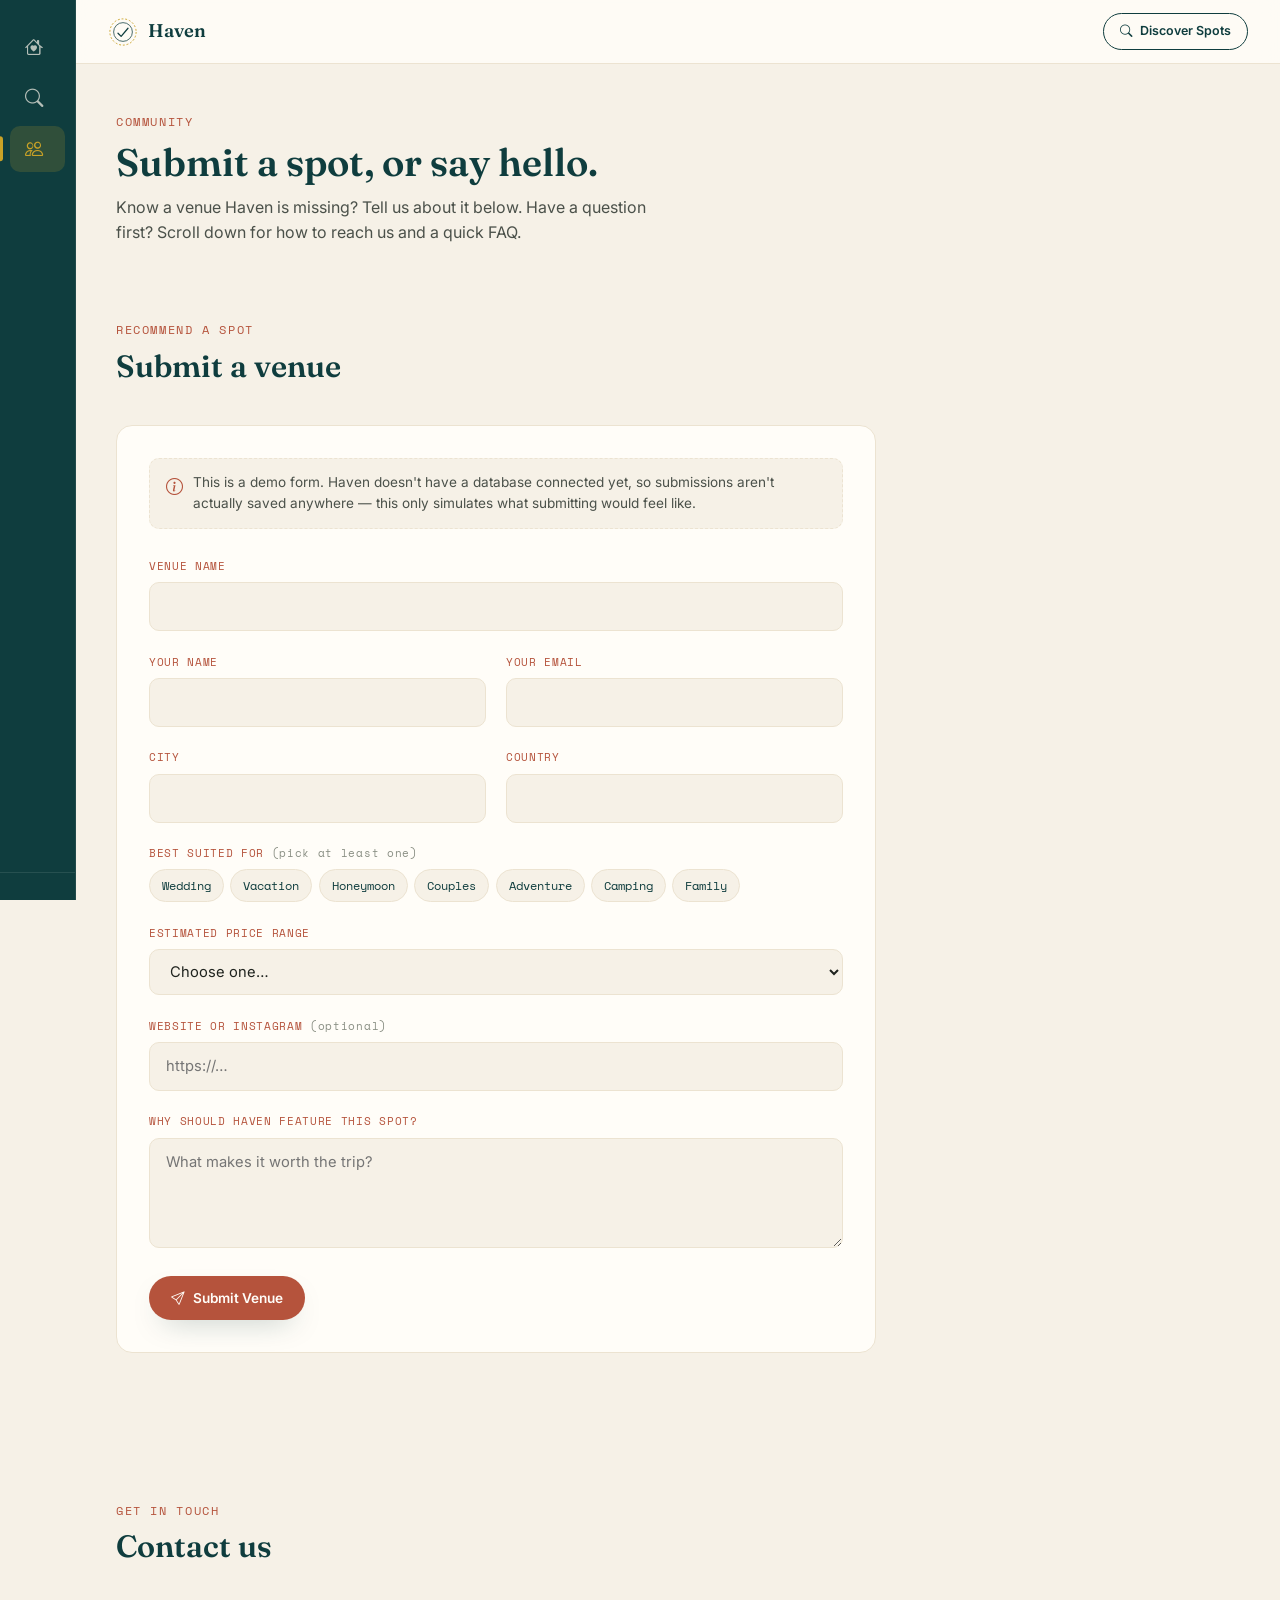
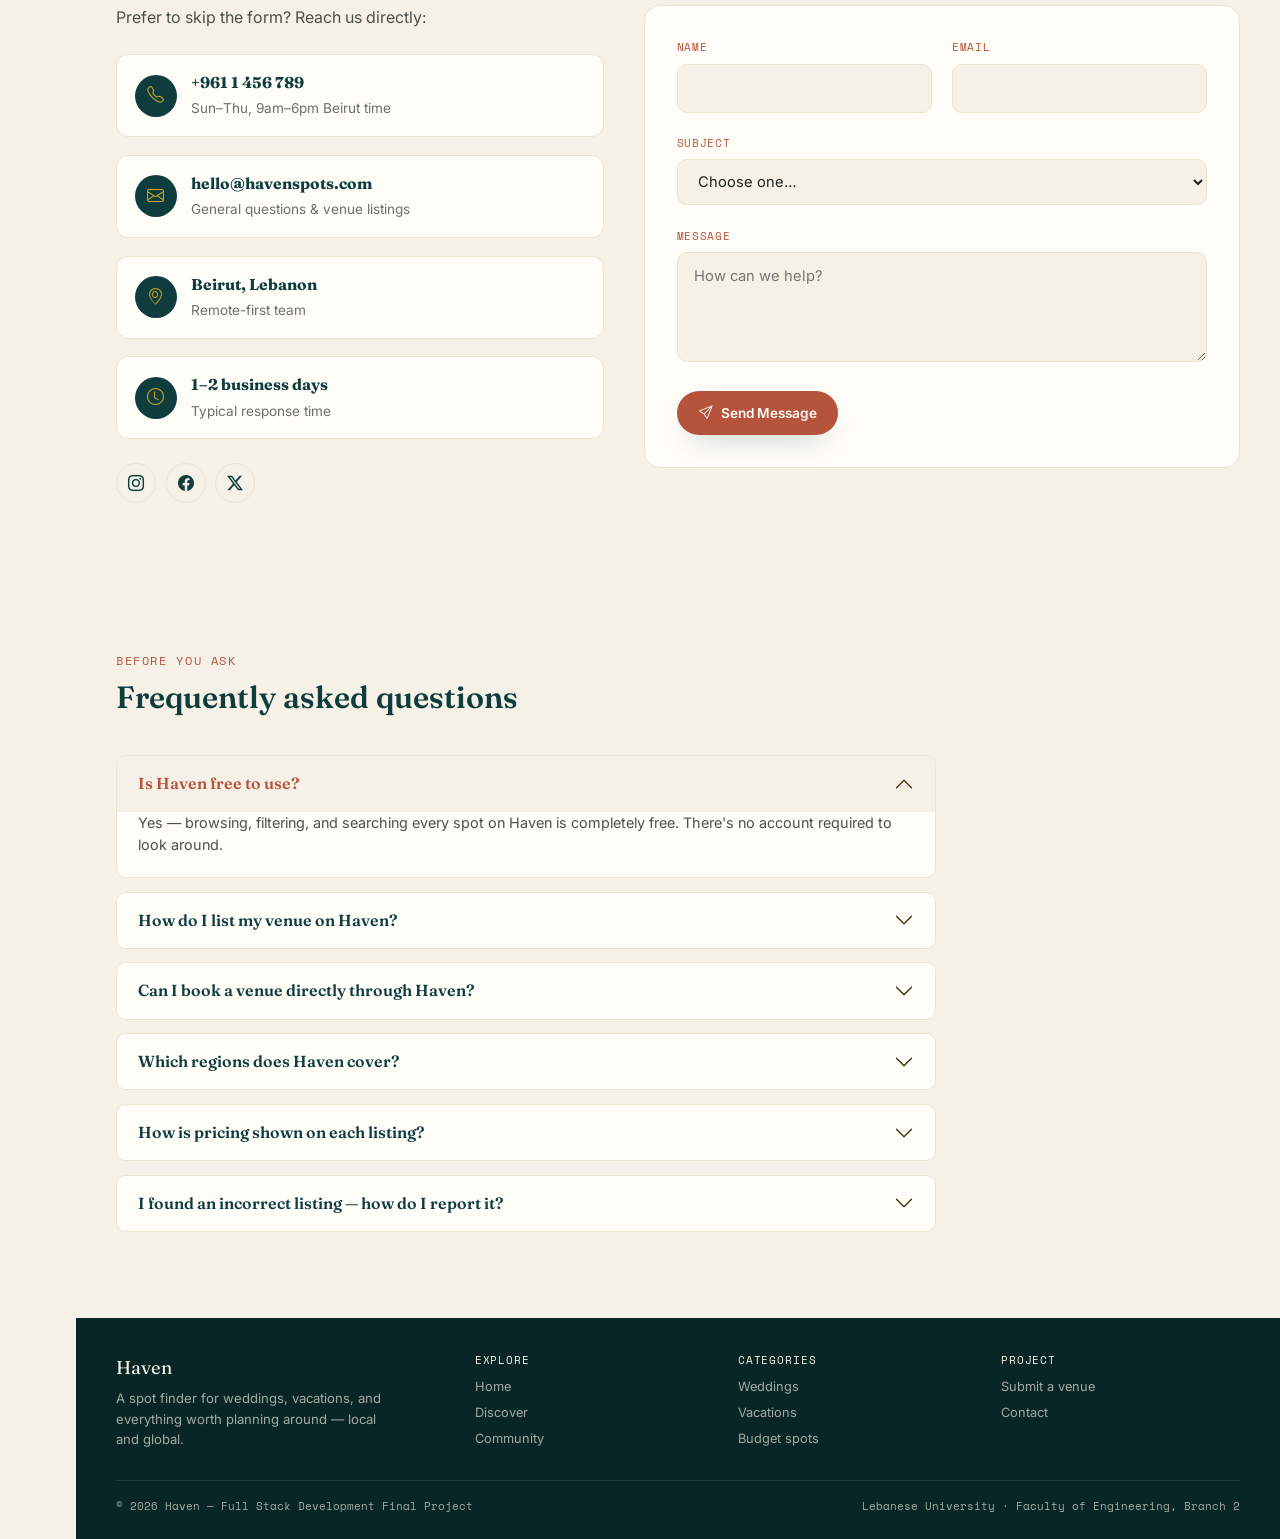
==== community.html @ 495ffd44 "Added Community page and minor changes in search page" ====
<!DOCTYPE html>
<html lang="en">
<head>
  <meta charset="UTF-8">
  <meta name="viewport" content="width=device-width, initial-scale=1.0">
  <title>Community — Haven</title>
  <meta name="description" content="Submit a venue to Haven, get in touch with the team, or check the FAQ.">

  <link href="https://cdn.jsdelivr.net/npm/bootstrap@5.3.3/dist/css/bootstrap.min.css" rel="stylesheet">
  <link rel="stylesheet" href="https://cdn.jsdelivr.net/npm/bootstrap-icons@1.11.3/font/bootstrap-icons.css">
  <link rel="stylesheet" href="css/style.css">
</head>
<body>

  <!-- ============ SIDEBAR ============ -->
  <aside class="sidebar" aria-label="Primary navigation">
    <nav class="sidebar__nav">
      <a class="sidebar__link" href="index.html">
        <i class="bi bi-house-heart"></i>
        <span class="sidebar__label">Home</span>
      </a>
      <a class="sidebar__link" href="search.html">
        <i class="bi bi-search"></i>
        <span class="sidebar__label">Discover</span>
      </a>
      <a class="sidebar__link" href="community.html">
        <i class="bi bi-people"></i>
        <span class="sidebar__label">Community</span>
      </a>
    </nav>

    <div class="sidebar__foot">
      <button class="sidebar__toggle" type="button" aria-label="Expand navigation" aria-expanded="false">
        <i class="bi bi-chevron-right"></i>
      </button>
    </div>
  </aside>

  <!-- ============ MAIN CONTENT ============ -->
  <div class="app-main">

    <header class="topbar">
      <a class="topbar__home" href="index.html" aria-label="Haven home">
        <svg viewBox="0 0 48 48" fill="none" xmlns="http://www.w3.org/2000/svg" aria-hidden="true">
          <circle cx="24" cy="24" r="21" stroke="#C9A227" stroke-width="1.5" stroke-dasharray="3 3"/>
          <circle cx="24" cy="24" r="15" stroke="#0F3D3E" stroke-width="1.2"/>
          <path d="M16 26L21 31L32 18" stroke="#0F3D3E" stroke-width="2" stroke-linecap="round" stroke-linejoin="round"/>
        </svg>
        Haven
      </a>
      <a class="btn btn--ghost btn--sm" href="search.html"><i class="bi bi-search"></i> Discover Spots</a>
    </header>

    <!-- ============ PAGE HEAD ============ -->
    <section class="page-head">
      <span class="eyebrow">Community</span>
      <h1>Submit a spot, or say hello.</h1>
      <p>Know a venue Haven is missing? Tell us about it below. Have a question first? Scroll down for how to reach us and a quick FAQ.</p>
    </section>

    <!-- ============ SUBMIT A VENUE ============ -->
    <section class="section" id="submit-venue">
      <div class="section__head">
        <div>
          <span class="eyebrow">Recommend a Spot</span>
          <h2>Submit a venue</h2>
        </div>
      </div>

      <div class="form-card" style="max-width:760px;">
        <div class="form-card__note">
          <i class="bi bi-info-circle"></i>
          <span>This is a demo form. Haven doesn't have a database connected yet, so submissions aren't actually saved anywhere — this only simulates what submitting would feel like.</span>
        </div>

        <div class="form-success" id="venueSuccess"></div>

        <form id="venueForm" novalidate>
          <div class="field">
            <label for="venueName">Venue name</label>
            <input type="text" id="venueName" name="venueName" required>
            <div class="invalid-feedback">Let us know what it's called.</div>
          </div>

          <div class="field-row">
            <div class="field">
              <label for="submitterName">Your name</label>
              <input type="text" id="submitterName" name="submitterName" required>
              <div class="invalid-feedback">We'd like to know who's recommending it.</div>
            </div>
            <div class="field">
              <label for="submitterEmail">Your email</label>
              <input type="email" id="submitterEmail" name="submitterEmail" required>
              <div class="invalid-feedback">A valid email helps us follow up.</div>
            </div>
          </div>

          <div class="field-row">
            <div class="field">
              <label for="venueCity">City</label>
              <input type="text" id="venueCity" name="venueCity" required>
              <div class="invalid-feedback">Which city or town is it in?</div>
            </div>
            <div class="field">
              <label for="venueCountry">Country</label>
              <input type="text" id="venueCountry" name="venueCountry" required>
              <div class="invalid-feedback">Which country is it in?</div>
            </div>
          </div>

          <div class="field">
            <label>Best suited for <span style="text-transform:none;color:#8a8f84;">(pick at least one)</span></label>
            <div class="chip-set" id="venueCategoryChips">
              <button class="chip" type="button" data-value="wedding">Wedding</button>
              <button class="chip" type="button" data-value="vacation">Vacation</button>
              <button class="chip" type="button" data-value="honeymoon">Honeymoon</button>
              <button class="chip" type="button" data-value="couples">Couples</button>
              <button class="chip" type="button" data-value="adventure">Adventure</button>
              <button class="chip" type="button" data-value="camping">Camping</button>
              <button class="chip" type="button" data-value="family">Family</button>
            </div>
          </div>

          <div class="field">
            <label for="venuePrice">Estimated price range</label>
            <select id="venuePrice" name="venuePrice" required>
              <option value="" disabled selected>Choose one…</option>
              <option value="under-100">Under $100 / night</option>
              <option value="100-1000">$100 – $1,000</option>
              <option value="1000-5000">$1,000 – $5,000</option>
              <option value="5000-plus">$5,000+</option>
            </select>
            <div class="invalid-feedback">Give us a rough range.</div>
          </div>

          <div class="field">
            <label for="venueWebsite">Website or Instagram <span style="text-transform:none;color:#8a8f84;">(optional)</span></label>
            <input type="url" id="venueWebsite" name="venueWebsite" placeholder="https://…">
          </div>

          <div class="field">
            <label for="venueWhy">Why should Haven feature this spot?</label>
            <textarea id="venueWhy" name="venueWhy" required minlength="20" placeholder="What makes it worth the trip?"></textarea>
            <div class="invalid-feedback">A couple of sentences is plenty (20+ characters).</div>
          </div>

          <button class="btn btn--primary" type="submit"><i class="bi bi-send"></i> Submit Venue</button>
        </form>
      </div>
    </section>

    <!-- ============ CONTACT ============ -->
    <section class="section" id="contact">
      <div class="section__head">
        <div>
          <span class="eyebrow">Get in Touch</span>
          <h2>Contact us</h2>
        </div>
      </div>

      <div class="contact-grid">
        <div>
          <p style="color:#4b514a;margin-top:0;">Prefer to skip the form? Reach us directly:</p>
          <div class="contact-info-list">
            <div class="contact-info-item">
              <i class="bi bi-telephone"></i>
              <div><strong>+961 1 456 789</strong><span>Sun–Thu, 9am–6pm Beirut time</span></div>
            </div>
            <div class="contact-info-item">
              <i class="bi bi-envelope"></i>
              <div><strong>hello@havenspots.com</strong><span>General questions &amp; venue listings</span></div>
            </div>
            <div class="contact-info-item">
              <i class="bi bi-geo-alt"></i>
              <div><strong>Beirut, Lebanon</strong><span>Remote-first team</span></div>
            </div>
            <div class="contact-info-item">
              <i class="bi bi-clock"></i>
              <div><strong>1–2 business days</strong><span>Typical response time</span></div>
            </div>
          </div>
          <div class="social-row">
            <a href="#" aria-label="Instagram"><i class="bi bi-instagram"></i></a>
            <a href="#" aria-label="Facebook"><i class="bi bi-facebook"></i></a>
            <a href="#" aria-label="X (Twitter)"><i class="bi bi-twitter-x"></i></a>
          </div>
        </div>

        <div class="form-card">
          <div class="form-success" id="contactSuccess"></div>
          <form id="contactForm" novalidate>
            <div class="field-row">
              <div class="field">
                <label for="contactName">Name</label>
                <input type="text" id="contactName" name="contactName" required>
                <div class="invalid-feedback">Please tell us your name.</div>
              </div>
              <div class="field">
                <label for="contactEmail">Email</label>
                <input type="email" id="contactEmail" name="contactEmail" required>
                <div class="invalid-feedback">A valid email helps us reply.</div>
              </div>
            </div>

            <div class="field">
              <label for="contactSubject">Subject</label>
              <select id="contactSubject" name="contactSubject" required>
                <option value="" disabled selected>Choose one…</option>
                <option value="general">General question</option>
                <option value="listing">Listing my venue</option>
                <option value="partnership">Partnership</option>
                <option value="bug">Report an issue</option>
                <option value="other">Other</option>
              </select>
              <div class="invalid-feedback">Pick what this is about.</div>
            </div>

            <div class="field">
              <label for="contactMessage">Message</label>
              <textarea id="contactMessage" name="contactMessage" required minlength="10" placeholder="How can we help?"></textarea>
              <div class="invalid-feedback">Let us know a bit more (10+ characters).</div>
            </div>

            <button class="btn btn--primary" type="submit"><i class="bi bi-send"></i> Send Message</button>
          </form>
        </div>
      </div>
    </section>

    <!-- ============ FAQ ============ -->
    <section class="section" id="faq">
      <div class="section__head">
        <div>
          <span class="eyebrow">Before You Ask</span>
          <h2>Frequently asked questions</h2>
        </div>
      </div>

      <div class="faq accordion" id="faqAccordion" style="max-width:820px;">
        <div class="accordion-item">
          <h3 class="accordion-header">
            <button class="accordion-button" type="button" data-bs-toggle="collapse" data-bs-target="#faq1">
              Is Haven free to use?
            </button>
          </h3>
          <div id="faq1" class="accordion-collapse collapse show" data-bs-parent="#faqAccordion">
            <div class="accordion-body">Yes — browsing, filtering, and searching every spot on Haven is completely free. There's no account required to look around.</div>
          </div>
        </div>

        <div class="accordion-item">
          <h3 class="accordion-header">
            <button class="accordion-button collapsed" type="button" data-bs-toggle="collapse" data-bs-target="#faq2">
              How do I list my venue on Haven?
            </button>
          </h3>
          <div id="faq2" class="accordion-collapse collapse" data-bs-parent="#faqAccordion">
            <div class="accordion-body">Use the "Submit a Venue" form above. Our team reviews every submission before it's added to the curated collection.</div>
          </div>
        </div>

        <div class="accordion-item">
          <h3 class="accordion-header">
            <button class="accordion-button collapsed" type="button" data-bs-toggle="collapse" data-bs-target="#faq3">
              Can I book a venue directly through Haven?
            </button>
          </h3>
          <div id="faq3" class="accordion-collapse collapse" data-bs-parent="#faqAccordion">
            <div class="accordion-body">Not yet. Haven is a discovery tool — once you find a spot you like, we point you to the right way to get in touch with it directly.</div>
          </div>
        </div>

        <div class="accordion-item">
          <h3 class="accordion-header">
            <button class="accordion-button collapsed" type="button" data-bs-toggle="collapse" data-bs-target="#faq4">
              Which regions does Haven cover?
            </button>
          </h3>
          <div id="faq4" class="accordion-collapse collapse" data-bs-parent="#faqAccordion">
            <div class="accordion-body">Our curated collection focuses on Lebanon (Local) alongside a growing set of global destinations. Use the Discover page's live search to pull up spots anywhere else in the world.</div>
          </div>
        </div>

        <div class="accordion-item">
          <h3 class="accordion-header">
            <button class="accordion-button collapsed" type="button" data-bs-toggle="collapse" data-bs-target="#faq5">
              How is pricing shown on each listing?
            </button>
          </h3>
          <div id="faq5" class="accordion-collapse collapse" data-bs-parent="#faqAccordion">
            <div class="accordion-body">Prices reflect an average cost — per night for vacation stays, or per event for wedding and celebration venues — based on typical rates, not a live quote.</div>
          </div>
        </div>

        <div class="accordion-item">
          <h3 class="accordion-header">
            <button class="accordion-button collapsed" type="button" data-bs-toggle="collapse" data-bs-target="#faq6">
              I found an incorrect listing — how do I report it?
            </button>
          </h3>
          <div id="faq6" class="accordion-collapse collapse" data-bs-parent="#faqAccordion">
            <div class="accordion-body">Use the contact form above and choose "Report an issue" as the subject — include the venue name and what looked off.</div>
          </div>
        </div>
      </div>
    </section>

    <!-- ============ FOOTER ============ -->
    <footer class="site-footer">
      <div class="site-footer__grid">
        <div>
          <div class="site-footer__brand">Haven</div>
          <p>A spot finder for weddings, vacations, and everything worth planning around — local and global.</p>
        </div>
        <div>
          <h4>Explore</h4>
          <ul>
            <li><a href="index.html">Home</a></li>
            <li><a href="search.html">Discover</a></li>
            <li><a href="community.html">Community</a></li>
          </ul>
        </div>
        <div>
          <h4>Categories</h4>
          <ul>
            <li><a href="search.html">Weddings</a></li>
            <li><a href="search.html">Vacations</a></li>
            <li><a href="search.html">Budget spots</a></li>
          </ul>
        </div>
        <div>
          <h4>Project</h4>
          <ul>
            <li><a href="community.html#submit-venue">Submit a venue</a></li>
            <li><a href="community.html#contact">Contact</a></li>
          </ul>
        </div>
      </div>
      <div class="site-footer__bottom">
        <span>&copy; 2026 Haven — Full Stack Development Final Project</span>
        <span>Lebanese University · Faculty of Engineering, Branch 2</span>
      </div>
    </footer>
  </div>

  <button class="back-to-top" id="backToTop" aria-label="Back to top"><i class="bi bi-arrow-up"></i></button>

  <script src="https://cdn.jsdelivr.net/npm/bootstrap@5.3.3/dist/js/bootstrap.bundle.min.js"></script>
  <script src="js/sidebar.js"></script>
  <script src="js/community.js"></script>
  <script src="js/backtotop.js"></script>
</body>
</html>
---- css/style.css ----
/* =========================================================
   HAVEN — Spot Finder for Weddings, Vacations & Getaways
   Hand-written CSS3. Design language: "the travel postmark" —
   perforated postcard edges, stamp badges, ink + gold palette.
   ========================================================= */

@import url('https://fonts.googleapis.com/css2?family=Fraunces:ital,opsz,wght@0,9..144,400;0,9..144,600;1,9..144,500&family=Inter:wght@400;500;600;700&family=Space+Mono:wght@400;700&display=swap');

:root {
  /* --- Color tokens (kept) --- */
  --ink: #0f3d3e;
  --ink-dark: #092626;
  --sand: #f6f1e7;
  --sand-deep: #ece3d1;
  --gold: #c9a227;
  --rust: #b5533c;
  --sage: #7c9885;
  --charcoal: #20241f;
  --white: #fffdf8;

  /* --- Type tokens (kept) --- */
  --font-display: 'Fraunces', serif;
  --font-body: 'Inter', sans-serif;
  --font-mono: 'Space Mono', monospace;

  /* --- Layout tokens --- */
  --rail-w: 76px;
  --rail-w-expanded: 232px;
  --rail-w-sm: 58px;
  --rail-w-sm-expanded: 196px;
  --topbar-h: 64px;
  --radius: 6px;
  --shadow: 0 12px 30px -14px rgba(15, 61, 62, 0.35);
}

* { box-sizing: border-box; }
html { scroll-behavior: smooth; }

body {
  margin: 0;
  font-family: var(--font-body);
  background: var(--sand);
  color: var(--charcoal);
  line-height: 1.55;
  -webkit-font-smoothing: antialiased;
}

a { text-decoration: none; color: inherit; }
ul { list-style: none; margin: 0; padding: 0; }
img { max-width: 100%; display: block; }
button { font-family: inherit; }

.eyebrow {
  font-family: var(--font-mono);
  font-size: 0.72rem;
  letter-spacing: 0.14em;
  text-transform: uppercase;
  color: var(--rust);
}

/* =========================================================
   SIDEBAR
   Wide desktop  -> hover-rail, no button needed.
   Small desktop / tablet -> compact rail, press the toggle to open
   (hover isn't reliable at this size, and shouldn't be relied on).
   Mobile -> floating bottom dock.
   ========================================================= */

.sidebar {
  position: fixed;
  top: 0;
  left: 0;
  height: 100vh;
  width: var(--rail-w);
  background: var(--ink);
  color: var(--sand);
  display: flex;
  flex-direction: column;
  z-index: 200;
  border-right: 1px solid rgba(246, 241, 231, 0.08);
  transition: width 0.22s cubic-bezier(0.4, 0, 0.2, 1), box-shadow 0.22s ease;
}

.sidebar:hover,
.sidebar:focus-within {
  width: var(--rail-w-expanded);
  box-shadow: 16px 0 40px -20px rgba(9, 38, 38, 0.55);
}

.sidebar__nav {
  flex: 1;
  padding: 1.5rem 0.65rem 1rem;
  display: flex;
  flex-direction: column;
  gap: 0.3rem;
  overflow: hidden;
}

.sidebar__link {
  display: flex;
  align-items: center;
  gap: 0.95rem;
  height: 46px;
  padding: 0 0.72rem;
  border-radius: 10px;
  color: rgba(246, 241, 231, 0.72);
  font-size: 0.9rem;
  font-weight: 500;
  white-space: nowrap;
  transition: background 0.16s ease, color 0.16s ease;
  position: relative;
  flex: none;
}

.sidebar__link i { font-size: 1.15rem; flex: none; width: 1.5rem; text-align: center; }

.sidebar__link:hover { background: rgba(246, 241, 231, 0.09); color: var(--white); }

.sidebar__link.is-active { background: rgba(201, 162, 39, 0.18); color: var(--gold); }

.sidebar__link.is-active::before {
  content: '';
  position: absolute;
  left: -0.65rem;
  top: 50%;
  transform: translateY(-50%);
  width: 3px;
  height: 55%;
  background: var(--gold);
  border-radius: 0 3px 3px 0;
}

.sidebar__label {
  opacity: 0;
  transform: translateX(-6px);
  transition: opacity 0.16s ease, transform 0.16s ease;
}

.sidebar:hover .sidebar__label,
.sidebar:focus-within .sidebar__label,
.sidebar.is-expanded .sidebar__label {
  opacity: 1;
  transform: translateX(0);
}

.sidebar__foot {
  flex: none;
  padding: 0.85rem;
  border-top: 1px solid rgba(246, 241, 231, 0.1);
}

/* Press-to-open toggle: hidden by default (wide desktop relies on hover only). */
.sidebar__toggle {
  display: none;
  align-items: center;
  justify-content: center;
  gap: 0.7rem;
  width: 100%;
  height: 40px;
  border-radius: 10px;
  border: 1px solid rgba(246, 241, 231, 0.16);
  background: transparent;
  color: var(--sand);
  cursor: pointer;
  transition: background 0.16s ease;
}

.sidebar__toggle:hover { background: rgba(246, 241, 231, 0.08); }
.sidebar__toggle i { transition: transform 0.22s ease; }
.sidebar.is-expanded .sidebar__toggle i { transform: rotate(180deg); }

/* Main content sits after the rail — fixed offset, rail overlays on hover */
.app-main {
  margin-left: var(--rail-w);
  min-height: 100vh;
}

/* Small desktop / tablet: a narrower rail, expanded only by pressing the
   toggle (hovering a narrow window is unreliable, so we don't rely on it). */
@media (max-width: 1024px) and (min-width: 601px) {
  :root { --rail-w: var(--rail-w-sm); --rail-w-expanded: var(--rail-w-sm-expanded); }
  .sidebar:hover, .sidebar:focus-within { width: var(--rail-w-sm); box-shadow: none; }
  .sidebar.is-expanded { width: var(--rail-w-sm-expanded); box-shadow: 16px 0 40px -20px rgba(9, 38, 38, 0.55); }
  .sidebar.is-expanded .sidebar__toggle { background: rgba(246, 241, 231, 0.08); }
  .sidebar__link i { font-size: 1.05rem; }
  .sidebar__toggle { display: flex; }
}

/* Mobile: sidebar becomes a floating bottom dock. Solid fill + a gold ring
   (not transparency/blur) so it reads clearly over light or dark sections
   on every browser, including older mobile WebViews. */
@media (max-width: 600px) {
  .sidebar {
    top: auto;
    bottom: 16px;
    left: 50%;
    transform: translateX(-50%);
    height: auto;
    width: auto;
    max-width: calc(100% - 28px);
    flex-direction: row;
    border-radius: 999px;
    background: var(--ink);
    border: 2px solid var(--gold);
    box-shadow: 0 18px 36px -14px rgba(9, 38, 38, 0.6);
    padding: 0.35rem;
  }
  .sidebar:hover, .sidebar:focus-within { width: auto; box-shadow: 0 18px 36px -14px rgba(9, 38, 38, 0.6); }
  .sidebar__foot { display: none; }
  .sidebar__nav { flex-direction: row; padding: 0; gap: 0.15rem; }
  .sidebar__link {
    flex-direction: column;
    height: 52px;
    width: 60px;
    gap: 0.2rem;
    justify-content: center;
    border-radius: 14px;
  }
  .sidebar__link i { font-size: 1.1rem; width: auto; }
  .sidebar__label { opacity: 1; transform: none; font-size: 0.58rem; }
  .sidebar__link.is-active::before { display: none; }
  .app-main { margin-left: 0; padding-bottom: 92px; }
}

/* =========================================================
   TOPBAR — slim, logo-as-home-button
   ========================================================= */

.topbar {
  height: var(--topbar-h);
  display: flex;
  align-items: center;
  justify-content: space-between;
  padding: 0 2rem;
  background: rgba(255, 253, 248, 0.82);
  backdrop-filter: blur(10px);
  border-bottom: 1px solid var(--sand-deep);
  position: sticky;
  top: 0;
  z-index: 90;
}

.topbar__home {
  display: flex;
  align-items: center;
  gap: 0.6rem;
  font-family: var(--font-display);
  font-size: 1.15rem;
  font-weight: 600;
  color: var(--ink);
}

.topbar__home svg { width: 30px; height: 30px; flex: none; } /* swap for provided logo file */

@media (max-width: 600px) {
  .topbar { padding: 0 1.25rem; }
}

.btn {
  display: inline-flex;
  align-items: center;
  gap: 0.5rem;
  font-family: var(--font-body);
  font-weight: 600;
  font-size: 0.85rem;
  padding: 0.68rem 1.3rem;
  border-radius: 999px;
  border: 1px solid transparent;
  cursor: pointer;
  transition: transform 0.15s ease, box-shadow 0.15s ease, background 0.15s ease;
}

.btn:hover { transform: translateY(-1px); }

.btn--primary { background: var(--rust); color: var(--white); box-shadow: var(--shadow); }
.btn--primary:hover { background: #a2472f; }

.btn--ghost { background: transparent; border-color: var(--ink); color: var(--ink); }
.btn--ghost:hover { background: var(--ink); color: var(--white); }

.btn--sm { padding: 0.5rem 1rem; font-size: 0.78rem; }

/* =========================================================
   HERO — dynamic, animated postcard
   ========================================================= */

.hero {
  position: relative;
  margin: 2.25rem 2.5rem 0;
  border-radius: 18px;
  background: var(--ink);
  overflow: hidden;
  display: grid;
  grid-template-columns: 1.1fr 0.9fr;
  min-height: 480px;
  isolation: isolate;
}

.hero__blob {
  position: absolute;
  border-radius: 50%;
  filter: blur(60px);
  opacity: 0.5;
  z-index: 0;
  animation: float 14s ease-in-out infinite;
}

.hero__blob--1 { width: 320px; height: 320px; background: var(--gold); top: -120px; left: -60px; }
.hero__blob--2 { width: 260px; height: 260px; background: var(--sage); bottom: -100px; left: 30%; animation-delay: -6s; }
.hero__blob--3 { width: 220px; height: 220px; background: var(--rust); top: 20%; left: 45%; animation-delay: -10s; opacity: 0.35; }

@keyframes float {
  0%, 100% { transform: translate(0, 0) scale(1); }
  33% { transform: translate(24px, -18px) scale(1.08); }
  66% { transform: translate(-16px, 14px) scale(0.95); }
}

.hero__content {
  padding: 3.25rem 3rem;
  display: flex;
  flex-direction: column;
  justify-content: center;
  color: var(--sand);
  position: relative;
  z-index: 2;
}

.hero__postmark {
  position: absolute;
  top: 2rem;
  right: 2rem;
  width: 100px;
  height: 100px;
  z-index: 3;
  opacity: 0.9;
  animation: spin-slow 30s linear infinite;
}

@keyframes spin-slow { to { transform: rotate(360deg); } }

.hero__eyebrow {
  font-family: var(--font-mono);
  font-size: 0.75rem;
  letter-spacing: 0.16em;
  text-transform: uppercase;
  color: var(--gold);
  margin-bottom: 1.1rem;
  display: flex;
  align-items: center;
  gap: 0.6rem;
  opacity: 0;
  animation: fade-up 0.7s ease forwards;
}

.hero__eyebrow::before { content: ''; width: 28px; height: 1px; background: var(--gold); }

.hero h1 {
  font-family: var(--font-display);
  font-weight: 600;
  font-size: clamp(2.3rem, 3.6vw, 3.4rem);
  line-height: 1.08;
  margin: 0 0 1.25rem;
  max-width: 13ch;
  opacity: 0;
  animation: fade-up 0.7s ease 0.1s forwards;
}

.hero h1 em { font-style: italic; font-weight: 500; color: var(--gold); }

.hero p {
  font-size: 1.05rem;
  color: rgba(246, 241, 231, 0.82);
  max-width: 44ch;
  margin: 0 0 2rem;
  opacity: 0;
  animation: fade-up 0.7s ease 0.2s forwards;
}

.hero__actions {
  display: flex;
  gap: 0.9rem;
  flex-wrap: wrap;
  margin-bottom: 2.2rem;
  opacity: 0;
  animation: fade-up 0.7s ease 0.3s forwards;
}

.hero__stats {
  display: flex;
  gap: 2.2rem;
  padding-top: 1.6rem;
  border-top: 1px dashed rgba(246, 241, 231, 0.25);
  opacity: 0;
  animation: fade-up 0.7s ease 0.4s forwards;
}

@keyframes fade-up {
  from { opacity: 0; transform: translateY(14px); }
  to { opacity: 1; transform: translateY(0); }
}

.hero__stat-num {
  font-family: var(--font-display);
  font-size: 1.6rem;
  color: var(--white);
  display: block;
}

.hero__stat-label {
  font-family: var(--font-mono);
  font-size: 0.68rem;
  letter-spacing: 0.08em;
  text-transform: uppercase;
  color: rgba(246, 241, 231, 0.6);
}

.hero__image {
  position: relative;
  background-size: cover;
  background-position: center;
}

.hero__image::after {
  content: '';
  position: absolute;
  inset: 0;
  background:
    linear-gradient(120deg, rgba(15, 61, 62, 0.75), rgba(15, 61, 62, 0.15) 60%),
    linear-gradient(0deg, rgba(9, 38, 38, 0.55), transparent 40%);
}

.hero__image-tag {
  position: absolute;
  bottom: 1.5rem;
  left: 1.5rem;
  z-index: 2;
  font-family: var(--font-mono);
  font-size: 0.72rem;
  color: var(--sand);
  background: rgba(9, 38, 38, 0.55);
  border: 1px dashed rgba(246, 241, 231, 0.5);
  padding: 0.4rem 0.75rem;
  border-radius: 4px;
}

@media (max-width: 900px) {
  .hero { grid-template-columns: 1fr; margin: 1.25rem; }
  .hero__image { min-height: 240px; }
}

/* =========================================================
   MARQUEE — infinite ticker of stamped location codes
   ========================================================= */

.marquee {
  overflow: hidden;
  background: var(--ink-dark);
  border-top: 1px solid rgba(246, 241, 231, 0.08);
  border-bottom: 1px solid rgba(246, 241, 231, 0.08);
  padding: 0.9rem 0;
}

.marquee__track {
  display: flex;
  width: max-content;
  gap: 2.5rem;
  animation: marquee 32s linear infinite;
}

.marquee__item {
  font-family: var(--font-mono);
  font-size: 0.78rem;
  letter-spacing: 0.08em;
  text-transform: uppercase;
  color: rgba(246, 241, 231, 0.55);
  white-space: nowrap;
  display: flex;
  align-items: center;
  gap: 0.7rem;
}

.marquee__item::before { content: '✦'; color: var(--gold); font-size: 0.7rem; }

@keyframes marquee {
  from { transform: translateX(0); }
  to { transform: translateX(-50%); }
}

/* =========================================================
   SECTIONS
   ========================================================= */

.section { padding: 4.5rem 2.5rem; max-width: 1280px; margin: 0 auto; }

.section__head {
  display: flex;
  align-items: flex-end;
  justify-content: space-between;
  gap: 1.5rem;
  margin-bottom: 2.5rem;
  flex-wrap: wrap;
}

.section__head h2 {
  font-family: var(--font-display);
  font-size: clamp(1.7rem, 2.4vw, 2.3rem);
  font-weight: 600;
  margin: 0.4rem 0 0;
  color: var(--ink);
}

/* =========================================================
   TOGGLE / FILTER CHIPS (Local / Global)
   ========================================================= */

.toggle-group {
  display: inline-flex;
  background: var(--white);
  border: 1px solid var(--sand-deep);
  border-radius: 999px;
  padding: 0.3rem;
  gap: 0.2rem;
}

.toggle-group__btn {
  font-family: var(--font-mono);
  font-size: 0.76rem;
  letter-spacing: 0.06em;
  text-transform: uppercase;
  padding: 0.55rem 1.1rem;
  border-radius: 999px;
  border: none;
  background: transparent;
  color: var(--ink);
  cursor: pointer;
  transition: background 0.16s ease, color 0.16s ease;
}

.toggle-group__btn.is-active { background: var(--ink); color: var(--white); }

/* =========================================================
   CAROUSEL ENGINE (generic, reused by spots + testimonials)
   ========================================================= */

.carousel { position: relative; }

.carousel__viewport { overflow: hidden; }

.carousel__track {
  display: flex;
  gap: 1.75rem;
  transition: transform 0.55s cubic-bezier(0.4, 0, 0.2, 1);
  will-change: transform;
}

.carousel__track.no-transition { transition: none; }

/* Arrows sit inset, inside the viewport edge, styled to blend with the
   site rather than float on top of it — visible on every screen size. */
.carousel__arrow {
  position: absolute;
  top: 50%;
  transform: translateY(-50%);
  width: 36px;
  height: 36px;
  border-radius: 50%;
  border: 1px solid rgba(15, 61, 62, 0.1);
  background: rgba(255, 253, 248, 0.7);
  backdrop-filter: blur(6px);
  -webkit-backdrop-filter: blur(6px);
  color: var(--ink);
  opacity: 0.62;
  font-size: 0.9rem;
  display: flex;
  align-items: center;
  justify-content: center;
  cursor: pointer;
  z-index: 5;
  transition: opacity 0.18s ease, background 0.18s ease, transform 0.18s ease;
}

.carousel__arrow:hover,
.carousel__arrow:focus-visible {
  opacity: 1;
  background: var(--sand-deep);
  transform: translateY(-50%) scale(1.06);
}

.carousel__arrow--prev { left: 8px; }
.carousel__arrow--next { right: 8px; }

@media (max-width: 480px) {
  .carousel__arrow { width: 32px; height: 32px; font-size: 0.8rem; }
}

.carousel__dots {
  display: flex;
  justify-content: center;
  gap: 0.5rem;
  margin-top: 1.75rem;
}

.carousel__dot {
  width: 8px;
  height: 8px;
  border-radius: 50%;
  border: none;
  background: var(--sand-deep);
  cursor: pointer;
  padding: 0;
  transition: background 0.16s ease, width 0.16s ease;
}

.carousel__dot.is-active { background: var(--gold); width: 22px; border-radius: 4px; }

.carousel--dark .carousel__dot { background: rgba(246, 241, 231, 0.25); }
.carousel--dark .carousel__dot.is-active { background: var(--gold); }

.carousel--dark .carousel__arrow {
  background: rgba(246, 241, 231, 0.08);
  border-color: rgba(246, 241, 231, 0.16);
  color: var(--sand);
  opacity: 0.62;
}

.carousel--dark .carousel__arrow:hover,
.carousel--dark .carousel__arrow:focus-visible {
  opacity: 1;
  background: rgba(246, 241, 231, 0.18);
}

/* =========================================================
   DESTINATION CARDS — postcard / stamp motif
   ========================================================= */

.spot-carousel__item {
  flex: 0 0 calc((100% - 2 * 1.75rem) / 3);
  min-width: 0;
}

@media (max-width: 980px) {
  .spot-carousel__item { flex-basis: calc((100% - 1.75rem) / 2); }
}

@media (max-width: 640px) {
  .spot-carousel__item { flex-basis: 100%; }
}

.spot-card {
  background: var(--white);
  border-radius: 10px;
  overflow: hidden;
  box-shadow: 0 8px 22px -14px rgba(32, 36, 31, 0.25);
  transition: transform 0.2s ease, box-shadow 0.2s ease;
  display: flex;
  flex-direction: column;
  height: 100%;
}

.spot-card:hover { transform: translateY(-5px); box-shadow: 0 18px 34px -16px rgba(32, 36, 31, 0.35); }

.spot-card__media {
  position: relative;
  aspect-ratio: 4 / 3;
  background-size: cover;
  background-position: center;
  filter: sepia(0.28) saturate(1.15);
}

.spot-card__media::after {
  content: '';
  position: absolute;
  inset: 0;
  background: linear-gradient(160deg, rgba(15,61,62,0.35), rgba(201,162,39,0.12) 70%);
  mix-blend-mode: multiply;
}

.spot-card__badge {
  position: absolute; top: 0.75rem; left: 0.75rem; z-index: 2;
  font-family: var(--font-mono); font-size: 0.65rem; letter-spacing: 0.05em; text-transform: uppercase;
  padding: 0.3rem 0.6rem; border-radius: 4px; color: var(--white);
}

.spot-card__badge--wedding { background: var(--rust); }
.spot-card__badge--vacation { background: var(--sage); }
.spot-card__badge--honeymoon { background: var(--gold); color: var(--ink-dark); }
.spot-card__badge--both { background: var(--gold); color: var(--ink-dark); }

.spot-card__meta {
  display: flex;
  gap: 0.9rem;
  font-family: var(--font-mono);
  font-size: 0.68rem;
  color: #6b7168;
  margin-bottom: 0.65rem;
  text-transform: uppercase;
  letter-spacing: 0.03em;
}

.spot-card__meta i { color: var(--gold); margin-right: 0.25rem; }

.spot-card__region {
  position: absolute; bottom: 0.75rem; right: 0.75rem; z-index: 2;
  font-family: var(--font-mono); font-size: 0.62rem; letter-spacing: 0.05em; text-transform: uppercase;
  color: var(--white); background: rgba(9, 38, 38, 0.55); padding: 0.25rem 0.55rem; border-radius: 4px;
}

.spot-card__perforation {
  height: 12px;
  background-image: radial-gradient(circle, var(--sand) 2.2px, transparent 2.3px);
  background-size: 14px 14px;
  background-position: center;
  background-color: var(--white);
}

.spot-card__body { padding: 1.1rem 1.25rem 1.4rem; flex: 1; display: flex; flex-direction: column; }

.spot-card__title { font-family: var(--font-display); font-size: 1.15rem; font-weight: 600; color: var(--ink); margin: 0 0 0.15rem; }

.spot-card__loc { font-family: var(--font-mono); font-size: 0.72rem; color: var(--rust); letter-spacing: 0.03em; margin-bottom: 0.65rem; }

.spot-card__blurb { font-size: 0.88rem; color: #4b514a; margin: 0 0 1rem; flex: 1; }

.spot-card__foot { display: flex; align-items: center; justify-content: space-between; padding-top: 0.85rem; border-top: 1px dashed var(--sand-deep); }

.spot-card__price { font-family: var(--font-mono); font-size: 0.8rem; color: var(--ink); }

.spot-card__rating { font-size: 0.82rem; color: var(--gold); display: flex; align-items: center; gap: 0.3rem; }

/* =========================================================
   TESTIMONIALS — three distinct card designs, one carousel
   ========================================================= */

.testimonials { background: var(--ink); padding: 4.5rem 2.5rem; overflow: hidden; }

.testimonials .section__head { max-width: 1280px; margin: 0 auto 2.5rem; }
.testimonials .section__head h2, .testimonials .eyebrow { color: var(--sand); }
.testimonials .eyebrow { color: var(--gold); }

.testimonial-carousel { max-width: 780px; margin: 0 auto; }

.testimonial-carousel__item { flex: 0 0 100%; min-width: 0; }

/* --- Variant 1: quote-forward, avatar ring --- */
.testi-card--quote {
  background: rgba(246, 241, 231, 0.06);
  border: 1px solid rgba(246, 241, 231, 0.14);
  border-radius: 14px;
  padding: 2.25rem;
  display: flex;
  gap: 1.5rem;
}

.testi-card--quote .testi-avatar {
  flex: none;
  width: 56px; height: 56px;
  border-radius: 50%;
  border: 2px solid var(--gold);
  display: flex; align-items: center; justify-content: center;
  font-family: var(--font-display); font-size: 1.1rem; color: var(--gold);
}

.testi-card--quote .testi-mark { font-family: var(--font-display); font-size: 2.4rem; color: var(--gold); line-height: 1; display: block; margin-bottom: 0.3rem; }

.testi-card--quote p.quote { color: rgba(246, 241, 231, 0.9); font-size: 1rem; margin: 0 0 1rem; }

.testi-card--quote .testi-who { font-family: var(--font-mono); font-size: 0.75rem; color: var(--gold); }
.testi-card--quote .testi-who span { display: block; color: rgba(246, 241, 231, 0.55); font-size: 0.68rem; margin-top: 0.15rem; }

/* --- Variant 2: stat-highlight, split layout --- */
.testi-card--stat {
  background: var(--gold);
  border-radius: 14px;
  padding: 2.25rem;
  display: grid;
  grid-template-columns: 0.8fr 1.2fr;
  gap: 1.5rem;
  align-items: center;
  color: var(--ink-dark);
}

.testi-card--stat .testi-stat-num {
  font-family: var(--font-display);
  font-size: 3.2rem;
  line-height: 1;
  font-weight: 600;
}

.testi-card--stat .testi-stat-label {
  font-family: var(--font-mono);
  font-size: 0.68rem;
  text-transform: uppercase;
  letter-spacing: 0.06em;
  margin-top: 0.4rem;
  opacity: 0.75;
}

.testi-card--stat p.quote { font-size: 0.98rem; margin: 0 0 1rem; color: var(--ink-dark); }

.testi-card--stat .testi-who { font-family: var(--font-mono); font-size: 0.75rem; font-weight: 700; }
.testi-card--stat .testi-who span { display: block; font-weight: 400; font-size: 0.68rem; opacity: 0.7; margin-top: 0.15rem; }

@media (max-width: 560px) {
  .testi-card--stat { grid-template-columns: 1fr; text-align: left; }
}

/* --- Variant 3: minimal centered, perforated backdrop --- */
.testi-card--minimal {
  text-align: center;
  padding: 2.5rem 1.5rem;
  position: relative;
}

.testi-card--minimal::before {
  content: '';
  position: absolute;
  inset: 0;
  background-image: radial-gradient(circle, rgba(246,241,231,0.08) 1.4px, transparent 1.5px);
  background-size: 16px 16px;
  z-index: 0;
}

.testi-card--minimal > * { position: relative; z-index: 1; }

.testi-card--minimal .testi-rule { width: 40px; height: 2px; background: var(--gold); margin: 0 auto 1.4rem; }

.testi-card--minimal p.quote {
  font-family: var(--font-display);
  font-style: italic;
  font-size: 1.3rem;
  line-height: 1.5;
  color: var(--sand);
  margin: 0 0 1.4rem;
}

.testi-card--minimal .testi-who {
  font-family: var(--font-mono);
  font-size: 0.72rem;
  text-transform: uppercase;
  letter-spacing: 0.1em;
  color: var(--gold);
}

.testi-card--minimal .testi-who span { display: block; color: rgba(246, 241, 231, 0.5); letter-spacing: 0.04em; margin-top: 0.2rem; text-transform: none; }

/* =========================================================
   FOOTER
   ========================================================= */

.site-footer { background: var(--ink-dark); color: rgba(246, 241, 231, 0.65); padding: 2.25rem 2.5rem 1.5rem; font-size: 0.92rem; }

.site-footer__grid {
  max-width: 1280px; margin: 0 auto; display: grid;
  grid-template-columns: 1.4fr 1fr 1fr 1fr; gap: 1.5rem;
  padding-bottom: 1.5rem; border-bottom: 1px solid rgba(246, 241, 231, 0.1);
}

.site-footer h4 { color: var(--sand); font-family: var(--font-mono); font-size: 0.68rem; letter-spacing: 0.08em; text-transform: uppercase; margin: 0 0 0.65rem; }
.site-footer li { margin-bottom: 0.4rem; font-size: 0.8rem; }
.site-footer li a:hover { color: var(--gold); }

.site-footer__brand { font-family: var(--font-display); font-size: 1.15rem; color: var(--sand); margin-bottom: 0.4rem; }
.site-footer__grid > div:first-child p { font-size: 0.82rem; margin: 0; max-width: 34ch; }

.site-footer__bottom {
  max-width: 1280px; margin: 1.1rem auto 0; display: flex; justify-content: space-between;
  font-family: var(--font-mono); font-size: 0.66rem; flex-wrap: wrap; gap: 0.4rem;
}

@media (max-width: 760px) { .site-footer__grid { grid-template-columns: 1fr 1fr; } }

@media (max-width: 600px) {
  .site-footer { padding: 1.75rem 1.25rem 1.25rem; font-size: 0.85rem; }
  .site-footer__grid { grid-template-columns: 1fr 1fr; gap: 1.25rem 1rem; padding-bottom: 1.25rem; }
  .site-footer__grid > div:first-child { grid-column: 1 / -1; }
  .site-footer__bottom { flex-direction: column; gap: 0.3rem; }
}

/* =========================================================
   RESPONSIVE — sections
   ========================================================= */

@media (max-width: 600px) {
  .section, .topbar { padding-left: 1.25rem; padding-right: 1.25rem; }
  .hero { margin: 1rem; }
  .hero__content { padding: 2.25rem 1.5rem; }
}

/* Reduced motion */
@media (prefers-reduced-motion: reduce) {
  * { animation: none !important; transition: none !important; }
  html { scroll-behavior: auto; }
}

/* Focus visibility */
a:focus-visible, button:focus-visible, input:focus-visible, select:focus-visible {
  outline: 2px solid var(--gold);
  outline-offset: 2px;
}

/* =========================================================
   SEARCH PAGE — page header
   ========================================================= */

.page-head {
  padding: 2.75rem 2.5rem 0;
  max-width: 1280px;
  margin: 0 auto;
}

.page-head h1 {
  font-family: var(--font-display);
  font-weight: 600;
  font-size: clamp(2rem, 3vw, 2.7rem);
  color: var(--ink);
  margin: 0.4rem 0 0.6rem;
}

.page-head p { max-width: 56ch; color: #4b514a; margin: 0; }

/* =========================================================
   SEARCH CONSOLE — one cohesive block, NOT sticky, NOT a second
   toolbar stacked under the topbar. Primary controls always show;
   everything else lives in the panel that drops open beneath it.
   ========================================================= */

.console {
  max-width: 1280px;
  margin: 1.75rem auto 0;
  padding: 0 2.5rem;
}

.console__primary {
  background: var(--white);
  border: 1px solid var(--sand-deep);
  border-radius: 16px;
  padding: 1rem 1.1rem;
  display: flex;
  flex-wrap: wrap;
  align-items: center;
  gap: 0.75rem;
  box-shadow: 0 14px 30px -22px rgba(32, 36, 31, 0.35);
}

.console__search { position: relative; flex: 1 1 240px; min-width: 180px; }

.console__search input {
  width: 100%;
  height: 44px;
  padding: 0 1rem 0 2.5rem;
  border-radius: 999px;
  border: 1px solid var(--sand-deep);
  background: var(--sand);
  font-family: var(--font-body);
  font-size: 0.9rem;
  color: var(--charcoal);
}

.console__search input:focus { outline: none; border-color: var(--gold); background: var(--white); }

.console__search i {
  position: absolute;
  left: 0.95rem;
  top: 50%;
  transform: translateY(-50%);
  color: var(--rust);
  font-size: 0.95rem;
}

.console .select-wrap { position: relative; flex: 0 0 auto; }

.console .select-wrap select {
  appearance: none;
  -webkit-appearance: none;
  height: 44px;
  padding: 0 2.2rem 0 1rem;
  border-radius: 999px;
  border: 1px solid var(--sand-deep);
  background: var(--sand);
  font-family: var(--font-mono);
  font-size: 0.74rem;
  letter-spacing: 0.04em;
  text-transform: uppercase;
  color: var(--ink);
  cursor: pointer;
}

.console .select-wrap select:focus { outline: none; border-color: var(--gold); }

.console .select-wrap::after {
  content: '\f282';
  font-family: 'bootstrap-icons';
  position: absolute;
  right: 0.9rem;
  top: 50%;
  transform: translateY(-50%);
  font-size: 0.7rem;
  color: var(--rust);
  pointer-events: none;
}

.console__filters-btn {
  position: relative;
  height: 44px;
  padding: 0 1.2rem;
  border-radius: 999px;
  border: 1px solid var(--ink);
  background: var(--ink);
  color: var(--white);
  font-family: var(--font-body);
  font-weight: 600;
  font-size: 0.85rem;
  display: inline-flex;
  align-items: center;
  gap: 0.5rem;
  cursor: pointer;
  transition: background 0.15s ease;
}

.console__filters-btn:hover { background: var(--ink-dark); }

.console__filters-btn i.bi-chevron-down { transition: transform 0.2s ease; font-size: 0.75rem; }
.console__filters-btn.is-open i.bi-chevron-down { transform: rotate(180deg); }

.console__badge {
  background: var(--gold);
  color: var(--ink-dark);
  font-family: var(--font-mono);
  font-size: 0.68rem;
  min-width: 18px;
  height: 18px;
  border-radius: 999px;
  display: inline-flex;
  align-items: center;
  justify-content: center;
  padding: 0 0.3rem;
}

.console__count {
  margin-left: auto;
  font-family: var(--font-mono);
  font-size: 0.75rem;
  color: var(--ink);
  opacity: 0.65;
  white-space: nowrap;
}

/* --- The expandable panel: opens beneath the primary row, part of the
   same card, so it never reads as a separate competing bar. --- */

.console__panel {
  overflow: hidden;
  max-height: 0;
  transition: max-height 0.32s cubic-bezier(0.4, 0, 0.2, 1);
  background: var(--white);
  border: 1px solid var(--sand-deep);
  border-top: none;
  border-radius: 0 0 16px 16px;
  margin-top: -1px;
}

.console__panel.is-open { max-height: 900px; }

.console__panel-inner {
  padding: 1.5rem 1.4rem 1.1rem;
  display: grid;
  grid-template-columns: repeat(auto-fit, minmax(190px, 1fr));
  gap: 1.5rem 2rem;
  border-top: 1px dashed var(--sand-deep);
}

.filter-group__label {
  display: block;
  font-family: var(--font-mono);
  font-size: 0.68rem;
  letter-spacing: 0.08em;
  text-transform: uppercase;
  color: var(--rust);
  margin-bottom: 0.7rem;
}

.chip-set { display: flex; flex-wrap: wrap; gap: 0.4rem; }

.chip {
  font-family: var(--font-mono);
  font-size: 0.72rem;
  padding: 0.4rem 0.75rem;
  border-radius: 999px;
  border: 1px solid var(--sand-deep);
  background: var(--sand);
  color: var(--ink);
  cursor: pointer;
  white-space: nowrap;
  transition: background 0.14s ease, color 0.14s ease, border-color 0.14s ease;
}

.chip.is-active { background: var(--ink); border-color: var(--ink); color: var(--white); }

.checklist { display: flex; flex-direction: column; gap: 0.5rem; max-height: 150px; overflow-y: auto; padding-right: 0.25rem; }

.checklist label {
  display: flex;
  align-items: center;
  gap: 0.55rem;
  font-size: 0.85rem;
  color: var(--charcoal);
  cursor: pointer;
}

.checklist input[type="checkbox"] { accent-color: var(--rust); width: 15px; height: 15px; cursor: pointer; }

.price-inputs { display: flex; align-items: center; gap: 0.5rem; }

.price-inputs input {
  width: 100%;
  height: 40px;
  padding: 0 0.75rem;
  border-radius: 8px;
  border: 1px solid var(--sand-deep);
  background: var(--sand);
  font-family: var(--font-mono);
  font-size: 0.82rem;
}

.price-inputs input:focus { outline: none; border-color: var(--gold); background: var(--white); }
.price-inputs span { color: #8a8f84; font-size: 0.8rem; }

.console__panel-foot {
  display: flex;
  justify-content: flex-end;
  gap: 0.75rem;
  padding: 0.9rem 1.4rem 1.2rem;
}

@media (max-width: 700px) {
  .console { padding: 0 1.25rem; }
  .console__count { order: 10; margin-left: 0; width: 100%; }
}

/* =========================================================
   PLAIN RESULTS GRID (search page — not a carousel)
   ========================================================= */

.section--results { padding-top: 2.5rem; }

.spot-grid {
  display: grid;
  grid-template-columns: repeat(auto-fill, minmax(270px, 1fr));
  gap: 1.75rem;
}

.spot-grid > .spot-card { height: 100%; }

.state-message {
  grid-column: 1 / -1;
  text-align: center;
  padding: 3rem 1.5rem;
  color: #6b7168;
  font-size: 0.95rem;
}

.state-message i { font-size: 1.6rem; color: var(--rust); display: block; margin-bottom: 0.75rem; }

.load-more-wrap { display: flex; justify-content: center; margin-top: 2.5rem; }

/* =========================================================
   BACK TO TOP — floating, appears once you've scrolled
   ========================================================= */

.back-to-top {
  position: fixed;
  right: 1.75rem;
  bottom: 1.75rem;
  width: 46px;
  height: 46px;
  border-radius: 50%;
  border: none;
  background: var(--ink);
  color: var(--sand);
  font-size: 1.1rem;
  display: flex;
  align-items: center;
  justify-content: center;
  cursor: pointer;
  box-shadow: 0 14px 30px -12px rgba(9, 38, 38, 0.5);
  opacity: 0;
  transform: translateY(12px);
  pointer-events: none;
  transition: opacity 0.22s ease, transform 0.22s ease, background 0.15s ease;
  z-index: 150;
}

.back-to-top.is-visible { opacity: 1; transform: translateY(0); pointer-events: auto; }
.back-to-top:hover { background: var(--rust); }

@media (max-width: 600px) {
  .back-to-top { right: 1rem; bottom: 92px; width: 42px; height: 42px; }
}

/* =========================================================
   LIVE SEARCH STRIP — merges results straight into the grid above,
   no separate section/pagination of its own.
   ========================================================= */

.live-search {
  background: var(--white);
  border: 1px dashed var(--sand-deep);
  border-radius: 14px;
  padding: 1.25rem 1.5rem;
  display: flex;
  align-items: center;
  flex-wrap: wrap;
  gap: 1rem 1.5rem;
}

.live-search__label {
  display: flex;
  align-items: flex-start;
  gap: 0.75rem;
  flex: 1 1 220px;
}

.live-search__label i {
  font-size: 1.2rem;
  color: var(--rust);
  margin-top: 0.15rem;
}

.live-search__label strong { display: block; font-family: var(--font-display); font-size: 1rem; color: var(--ink); }
.live-search__label span { font-size: 0.82rem; color: #6b7168; }

.live-search__form {
  display: flex;
  gap: 0.6rem;
  flex: 1 1 320px;
}

.live-search__form input {
  flex: 1;
  height: 42px;
  padding: 0 1rem;
  border-radius: 999px;
  border: 1px solid var(--sand-deep);
  background: var(--sand);
  font-family: var(--font-body);
  font-size: 0.88rem;
}

.live-search__form input:focus { outline: none; border-color: var(--gold); background: var(--white); }

.live-search__status {
  flex-basis: 100%;
  margin: 0;
  font-family: var(--font-mono);
  font-size: 0.72rem;
  color: #8a8f84;
}

.live-search__status i { color: var(--rust); margin-right: 0.3rem; }

/* "Live" ribbon on cards merged in from the API */
.spot-card__live {
  position: absolute;
  top: 0.75rem;
  left: 0.75rem;
  z-index: 2;
  font-family: var(--font-mono);
  font-size: 0.6rem;
  letter-spacing: 0.05em;
  text-transform: uppercase;
  color: var(--white);
  background: var(--ink);
  padding: 0.28rem 0.55rem;
  border-radius: 4px;
  display: inline-flex;
  align-items: center;
  gap: 0.3rem;
}

/* Badge already covers the top-left slot for curated spots, so push the
   badge down slightly when a spot is also live so they can coexist. */
.spot-card__media:has(.spot-card__live) .spot-card__badge { top: 2.15rem; }

.spot-card__badge--live { background: var(--rust); }

.spinner {
  width: 26px;
  height: 26px;
  border-radius: 50%;
  border: 3px solid var(--sand-deep);
  border-top-color: var(--rust);
  margin: 0 auto 0.85rem;
  animation: spin 0.8s linear infinite;
}

.spinner--inline {
  display: inline-block;
  width: 14px;
  height: 14px;
  border-width: 2px;
  margin: 0 0.4rem -2px 0;
  vertical-align: middle;
}

@keyframes spin { to { transform: rotate(360deg); } }

/* =========================================================
   COMMUNITY PAGE — submit-a-venue + contact + FAQ
   ========================================================= */

.form-card {
  background: var(--white);
  border: 1px solid var(--sand-deep);
  border-radius: 16px;
  padding: 2rem;
}

.form-card__note {
  display: flex;
  gap: 0.65rem;
  align-items: flex-start;
  background: var(--sand);
  border: 1px dashed var(--sand-deep);
  border-radius: 10px;
  padding: 0.85rem 1rem;
  margin-bottom: 1.75rem;
  font-size: 0.85rem;
  color: #4b514a;
}

.form-card__note i { color: var(--rust); font-size: 1.05rem; margin-top: 0.1rem; }

.field { margin-bottom: 1.35rem; }

.field label {
  display: block;
  font-family: var(--font-mono);
  font-size: 0.7rem;
  letter-spacing: 0.06em;
  text-transform: uppercase;
  color: var(--rust);
  margin-bottom: 0.5rem;
}

.field input[type="text"],
.field input[type="email"],
.field input[type="tel"],
.field input[type="url"],
.field select,
.field textarea {
  width: 100%;
  padding: 0.75rem 1rem;
  border-radius: 10px;
  border: 1px solid var(--sand-deep);
  background: var(--sand);
  font-family: var(--font-body);
  font-size: 0.92rem;
  color: var(--charcoal);
}

.field textarea { resize: vertical; min-height: 110px; }

.field input:focus,
.field select:focus,
.field textarea:focus {
  outline: none;
  border-color: var(--gold);
  background: var(--white);
}

.field-row { display: grid; grid-template-columns: 1fr 1fr; gap: 1.25rem; }

@media (max-width: 560px) { .field-row { grid-template-columns: 1fr; } }

.field .invalid-feedback { font-size: 0.78rem; color: var(--rust); margin-top: 0.35rem; }

.was-validated .field input:invalid,
.was-validated .field select:invalid,
.was-validated .field textarea:invalid { border-color: var(--rust); }

.was-validated .chip-set.is-required-empty { outline: 1px solid var(--rust); border-radius: 12px; }

.form-success {
  display: none;
  align-items: flex-start;
  gap: 0.75rem;
  background: rgba(124, 152, 133, 0.16);
  border: 1px solid var(--sage);
  border-radius: 10px;
  padding: 1rem 1.2rem;
  margin-bottom: 1.5rem;
  font-size: 0.9rem;
  color: #2f4633;
}

.form-success.is-visible { display: flex; }
.form-success i { color: var(--sage); font-size: 1.2rem; margin-top: 0.1rem; }

/* --- Contact info + FAQ layout --- */

.contact-grid {
  display: grid;
  grid-template-columns: 0.9fr 1.1fr;
  gap: 2.5rem;
  align-items: start;
}

@media (max-width: 900px) { .contact-grid { grid-template-columns: 1fr; } }

.contact-info-list { display: flex; flex-direction: column; gap: 1.1rem; margin: 1.5rem 0 0; }

.contact-info-item {
  display: flex;
  align-items: center;
  gap: 0.9rem;
  background: var(--white);
  border: 1px solid var(--sand-deep);
  border-radius: 12px;
  padding: 1rem 1.1rem;
}

.contact-info-item i {
  flex: none;
  width: 42px;
  height: 42px;
  border-radius: 50%;
  background: var(--ink);
  color: var(--gold);
  display: flex;
  align-items: center;
  justify-content: center;
  font-size: 1.05rem;
}

.contact-info-item strong { display: block; font-family: var(--font-display); font-size: 0.98rem; color: var(--ink); }
.contact-info-item span { font-size: 0.85rem; color: #6b7168; }

.social-row { display: flex; gap: 0.6rem; margin-top: 1.5rem; }

.social-row a {
  width: 40px;
  height: 40px;
  border-radius: 50%;
  border: 1px solid var(--sand-deep);
  display: flex;
  align-items: center;
  justify-content: center;
  color: var(--ink);
  transition: background 0.15s ease, color 0.15s ease;
}

.social-row a:hover { background: var(--ink); color: var(--white); }

/* --- FAQ accordion (Bootstrap component, re-skinned to match the brand) --- */

.faq .accordion-item {
  background: var(--white);
  border: 1px solid var(--sand-deep);
  border-radius: 10px !important;
  margin-bottom: 0.85rem;
  overflow: hidden;
}

.faq .accordion-button {
  font-family: var(--font-display);
  font-size: 1rem;
  font-weight: 600;
  color: var(--ink);
  background: var(--white);
  padding: 1.1rem 1.3rem;
  box-shadow: none !important;
}

.faq .accordion-button:not(.collapsed) { background: var(--sand); color: var(--rust); }
.faq .accordion-button::after { filter: sepia(1) saturate(4) hue-rotate(0deg); }
.faq .accordion-body { font-size: 0.9rem; color: #4b514a; padding: 0 1.3rem 1.3rem; }
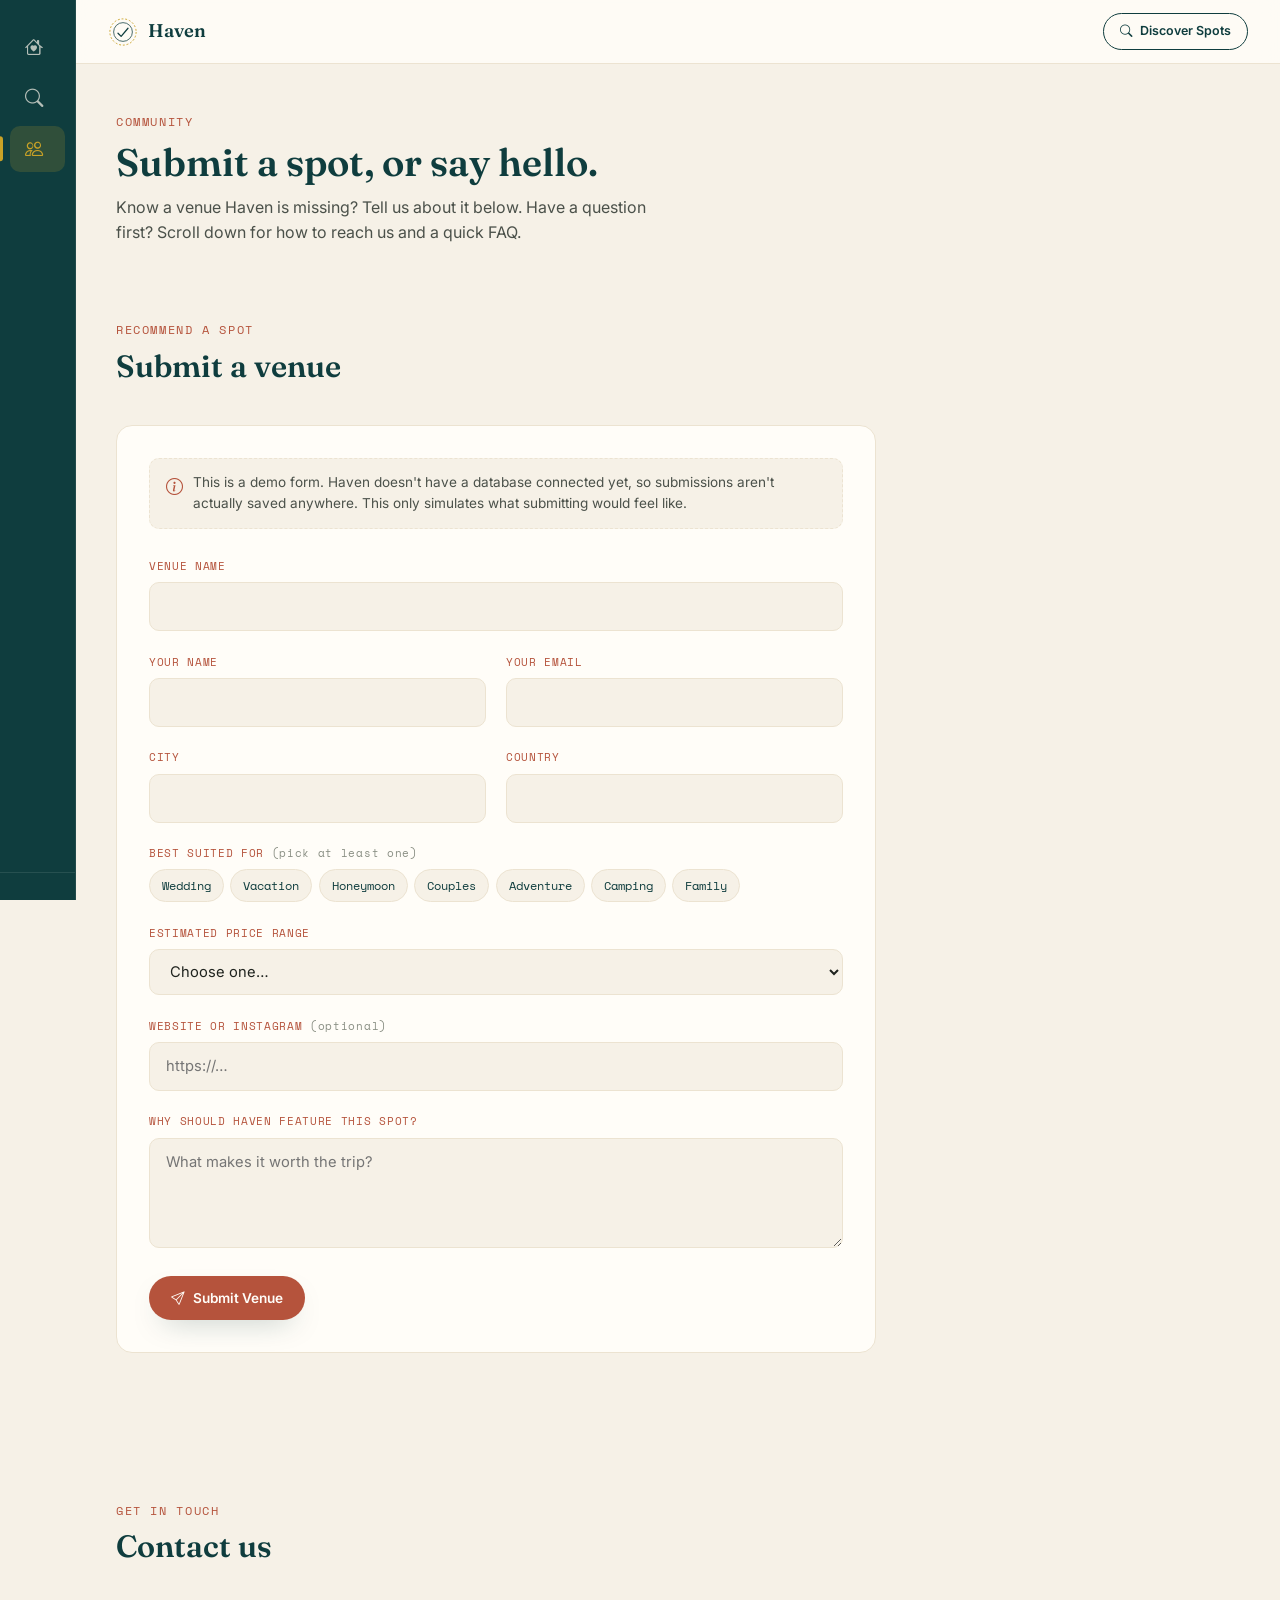
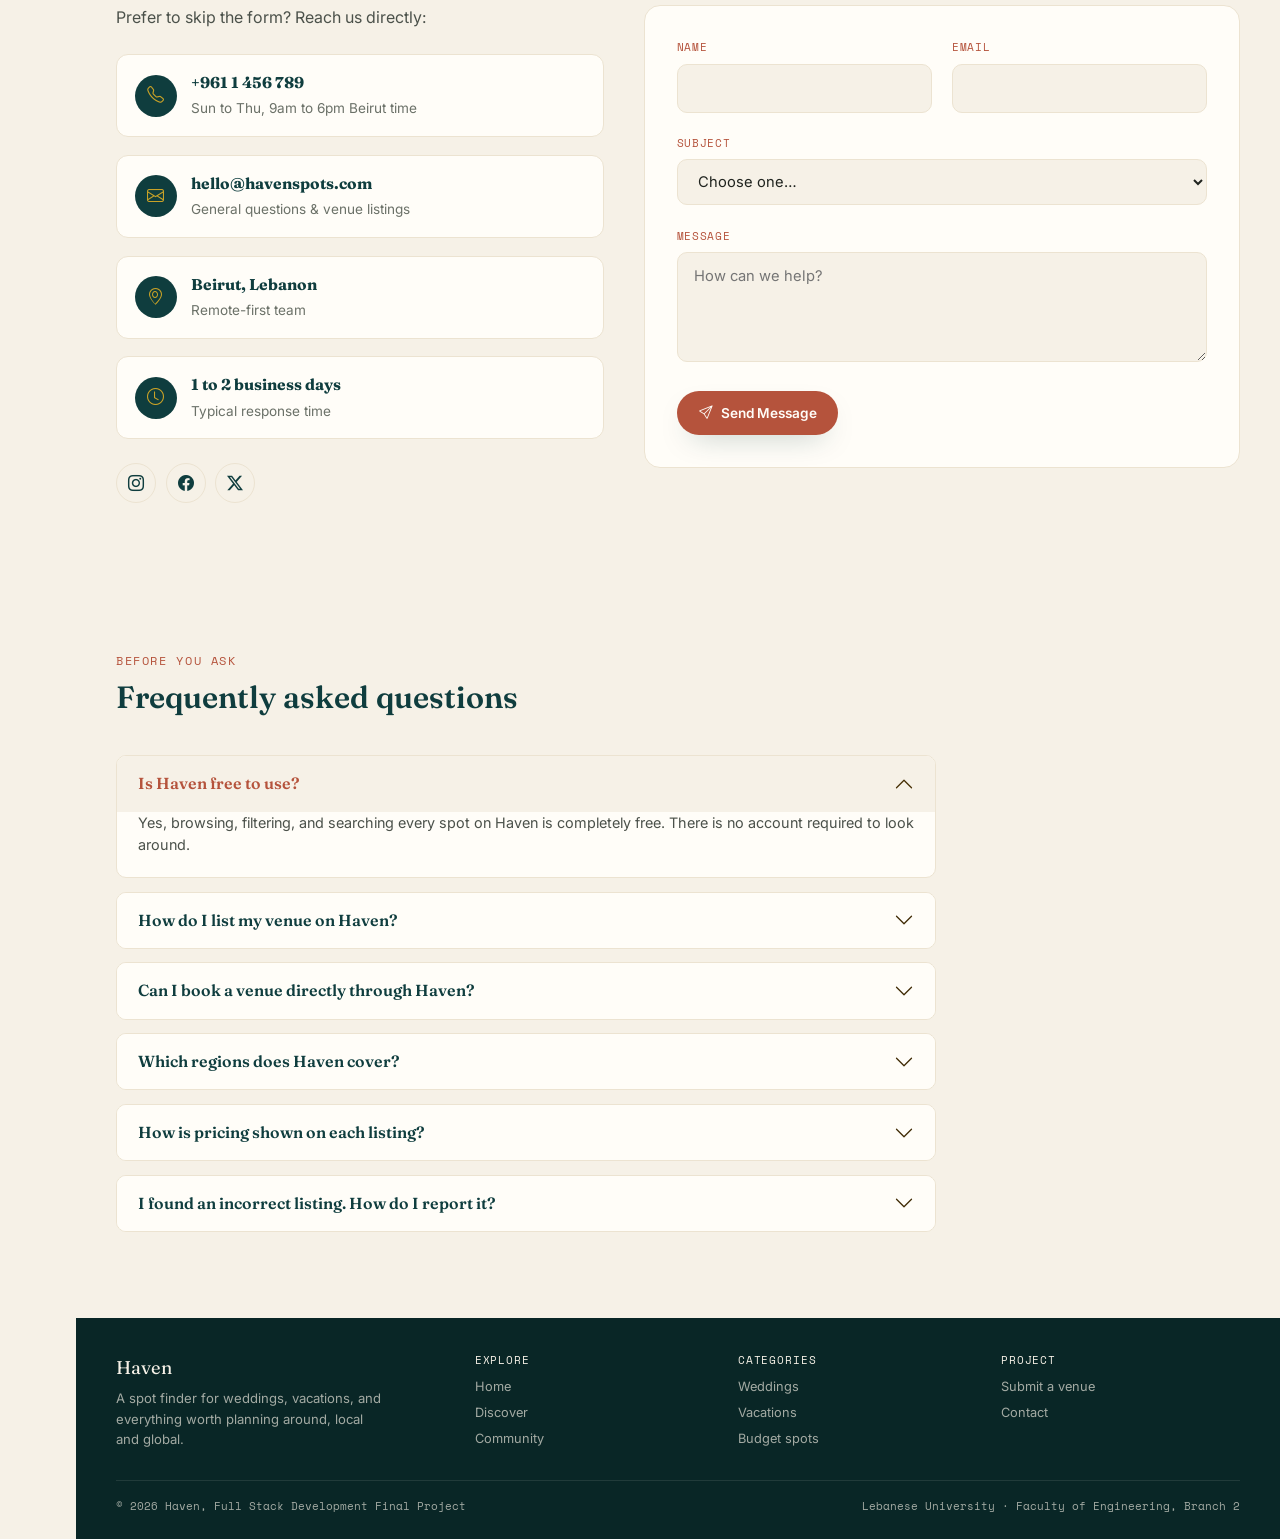
==== commit 6c528e86: "Fixed some punctuations and grammar" ====
--- a/community.html
+++ b/community.html
@@ -3,7 +3,7 @@
 <head>
   <meta charset="UTF-8">
   <meta name="viewport" content="width=device-width, initial-scale=1.0">
-  <title>Community — Haven</title>
+  <title>Community, Haven</title>
   <meta name="description" content="Submit a venue to Haven, get in touch with the team, or check the FAQ.">
 
   <link href="https://cdn.jsdelivr.net/npm/bootstrap@5.3.3/dist/css/bootstrap.min.css" rel="stylesheet">
@@ -70,7 +70,7 @@
       <div class="form-card" style="max-width:760px;">
         <div class="form-card__note">
           <i class="bi bi-info-circle"></i>
-          <span>This is a demo form. Haven doesn't have a database connected yet, so submissions aren't actually saved anywhere — this only simulates what submitting would feel like.</span>
+          <span>This is a demo form. Haven doesn't have a database connected yet, so submissions aren't actually saved anywhere. This only simulates what submitting would feel like.</span>
         </div>
 
         <div class="form-success" id="venueSuccess"></div>
@@ -126,8 +126,8 @@
             <select id="venuePrice" name="venuePrice" required>
               <option value="" disabled selected>Choose one…</option>
               <option value="under-100">Under $100 / night</option>
-              <option value="100-1000">$100 – $1,000</option>
-              <option value="1000-5000">$1,000 – $5,000</option>
+              <option value="100-1000">$100 to $1,000</option>
+              <option value="1000-5000">$1,000 to $5,000</option>
               <option value="5000-plus">$5,000+</option>
             </select>
             <div class="invalid-feedback">Give us a rough range.</div>
@@ -164,7 +164,7 @@
           <div class="contact-info-list">
             <div class="contact-info-item">
               <i class="bi bi-telephone"></i>
-              <div><strong>+961 1 456 789</strong><span>Sun–Thu, 9am–6pm Beirut time</span></div>
+              <div><strong>+961 1 456 789</strong><span>Sun to Thu, 9am to 6pm Beirut time</span></div>
             </div>
             <div class="contact-info-item">
               <i class="bi bi-envelope"></i>
@@ -176,7 +176,7 @@
             </div>
             <div class="contact-info-item">
               <i class="bi bi-clock"></i>
-              <div><strong>1–2 business days</strong><span>Typical response time</span></div>
+              <div><strong>1 to 2 business days</strong><span>Typical response time</span></div>
             </div>
           </div>
           <div class="social-row">
@@ -244,7 +244,7 @@
             </button>
           </h3>
           <div id="faq1" class="accordion-collapse collapse show" data-bs-parent="#faqAccordion">
-            <div class="accordion-body">Yes — browsing, filtering, and searching every spot on Haven is completely free. There's no account required to look around.</div>
+            <div class="accordion-body">Yes, browsing, filtering, and searching every spot on Haven is completely free. There is no account required to look around.</div>
           </div>
         </div>
 
@@ -266,7 +266,7 @@
             </button>
           </h3>
           <div id="faq3" class="accordion-collapse collapse" data-bs-parent="#faqAccordion">
-            <div class="accordion-body">Not yet. Haven is a discovery tool — once you find a spot you like, we point you to the right way to get in touch with it directly.</div>
+            <div class="accordion-body">Not yet. Haven is a discovery tool. Once you find a spot you like, we point you to the right way to get in touch with it directly.</div>
           </div>
         </div>
 
@@ -288,18 +288,18 @@
             </button>
           </h3>
           <div id="faq5" class="accordion-collapse collapse" data-bs-parent="#faqAccordion">
-            <div class="accordion-body">Prices reflect an average cost — per night for vacation stays, or per event for wedding and celebration venues — based on typical rates, not a live quote.</div>
+            <div class="accordion-body">Prices reflect an average cost, per night for vacation stays, or per event for wedding and celebration venues, based on typical rates, not a live quote.</div>
           </div>
         </div>
 
         <div class="accordion-item">
           <h3 class="accordion-header">
             <button class="accordion-button collapsed" type="button" data-bs-toggle="collapse" data-bs-target="#faq6">
-              I found an incorrect listing — how do I report it?
+              I found an incorrect listing. How do I report it?
             </button>
           </h3>
           <div id="faq6" class="accordion-collapse collapse" data-bs-parent="#faqAccordion">
-            <div class="accordion-body">Use the contact form above and choose "Report an issue" as the subject — include the venue name and what looked off.</div>
+            <div class="accordion-body">Use the contact form above and choose "Report an issue" as the subject. Include the venue name and what looked off.</div>
           </div>
         </div>
       </div>
@@ -310,7 +310,7 @@
       <div class="site-footer__grid">
         <div>
           <div class="site-footer__brand">Haven</div>
-          <p>A spot finder for weddings, vacations, and everything worth planning around — local and global.</p>
+          <p>A spot finder for weddings, vacations, and everything worth planning around, local and global.</p>
         </div>
         <div>
           <h4>Explore</h4>
@@ -337,7 +337,7 @@
         </div>
       </div>
       <div class="site-footer__bottom">
-        <span>&copy; 2026 Haven — Full Stack Development Final Project</span>
+        <span>&copy; 2026 Haven, Full Stack Development Final Project</span>
         <span>Lebanese University · Faculty of Engineering, Branch 2</span>
       </div>
     </footer>
--- a/css/style.css
+++ b/css/style.css
@@ -1125,6 +1125,93 @@
 .price-inputs input:focus { outline: none; border-color: var(--gold); background: var(--white); }
 .price-inputs span { color: #8a8f84; font-size: 0.8rem; }
 
+.filter-group__value {
+  float: right;
+  color: var(--charcoal);
+  text-transform: none;
+  letter-spacing: normal;
+  font-weight: 600;
+}
+
+.rating-slider {
+  width: 100%;
+  height: 4px;
+  border-radius: 999px;
+  background: var(--sand-deep);
+  appearance: none;
+  -webkit-appearance: none;
+  cursor: pointer;
+  margin-top: 0.4rem;
+}
+
+.rating-slider::-webkit-slider-thumb {
+  appearance: none;
+  -webkit-appearance: none;
+  width: 18px;
+  height: 18px;
+  border-radius: 50%;
+  background: var(--rust);
+  border: 2px solid var(--white);
+  box-shadow: 0 1px 4px rgba(32, 36, 31, 0.35);
+  cursor: pointer;
+}
+
+.rating-slider::-moz-range-thumb {
+  width: 18px;
+  height: 18px;
+  border-radius: 50%;
+  background: var(--rust);
+  border: 2px solid var(--white);
+  box-shadow: 0 1px 4px rgba(32, 36, 31, 0.35);
+  cursor: pointer;
+}
+
+.rating-slider::-moz-range-track { height: 4px; border-radius: 999px; background: var(--sand-deep); }
+
+/* Full-width dropdown variant used inside the filter panel (vs. the
+   auto-width one in the console's primary row, e.g. Sort). */
+.select-wrap--block { width: 100%; }
+.console .select-wrap.select-wrap--block select {
+  width: 100%;
+  height: 42px;
+  padding: 0 2.2rem 0 1rem;
+  border-radius: 10px;
+  border: 1px solid var(--sand-deep);
+  background: var(--sand);
+  font-family: var(--font-body);
+  font-size: 0.85rem;
+  text-transform: none;
+  letter-spacing: normal;
+  color: var(--charcoal);
+  appearance: none;
+  -webkit-appearance: none;
+  cursor: pointer;
+}
+.console .select-wrap.select-wrap--block select:focus { outline: none; border-color: var(--gold); }
+
+/* Active-filters summary bar above the results grid: every applied facet
+   as a removable pill. */
+.active-filters-bar { display: flex; flex-wrap: wrap; gap: 0.5rem; margin: 0 0 1.1rem; }
+
+.active-filter-pill {
+  display: inline-flex;
+  align-items: center;
+  gap: 0.4rem;
+  font-family: var(--font-mono);
+  font-size: 0.72rem;
+  text-transform: capitalize;
+  padding: 0.35rem 0.6rem 0.35rem 0.85rem;
+  border-radius: 999px;
+  border: 1px solid var(--gold);
+  background: rgba(197, 160, 89, 0.12);
+  color: var(--ink);
+  cursor: pointer;
+  transition: background 0.14s ease, border-color 0.14s ease;
+}
+
+.active-filter-pill:hover { background: rgba(197, 160, 89, 0.24); border-color: var(--rust); }
+.active-filter-pill i { font-size: 0.85rem; color: var(--rust); }
+
 .console__panel-foot {
   display: flex;
   justify-content: flex-end;
@@ -1473,4 +1560,192 @@
 
 .faq .accordion-button:not(.collapsed) { background: var(--sand); color: var(--rust); }
 .faq .accordion-button::after { filter: sepia(1) saturate(4) hue-rotate(0deg); }
-.faq .accordion-body { font-size: 0.9rem; color: #4b514a; padding: 0 1.3rem 1.3rem; }+.faq .accordion-body { font-size: 0.9rem; color: #4b514a; padding: 0 1.3rem 1.3rem; }
+
+/* =========================================================
+   DETAILS PAGE — full spot profile
+   ========================================================= */
+
+.details { max-width: 1280px; margin: 0 auto; padding: 1.75rem 2.5rem 4.5rem; }
+
+.details__back {
+  display: inline-flex;
+  align-items: center;
+  gap: 0.5rem;
+  font-family: var(--font-mono);
+  font-size: 0.78rem;
+  text-transform: uppercase;
+  letter-spacing: 0.04em;
+  color: var(--ink);
+  margin-bottom: 1.5rem;
+}
+
+.details__back:hover { color: var(--rust); }
+
+.details__gallery {
+  display: grid;
+  grid-template-columns: 2fr 1fr;
+  gap: 1rem;
+  height: 420px;
+  margin-bottom: 2.5rem;
+  border-radius: 16px;
+  overflow: hidden;
+}
+
+.details__hero {
+  position: relative;
+  background-size: cover;
+  background-position: center;
+  filter: sepia(0.22) saturate(1.1);
+}
+
+.details__thumbs { display: grid; grid-template-rows: 1fr 1fr; gap: 1rem; }
+
+.details__thumb {
+  background-size: cover;
+  background-position: center;
+  border-radius: 12px;
+  filter: sepia(0.22) saturate(1.1);
+}
+
+@media (max-width: 780px) {
+  .details__gallery { grid-template-columns: 1fr; height: auto; }
+  .details__hero { height: 260px; }
+  .details__thumbs { grid-template-columns: 1fr 1fr; grid-template-rows: auto; height: 130px; }
+}
+
+.details__layout {
+  display: grid;
+  grid-template-columns: 1.7fr 1fr;
+  gap: 3rem;
+  margin-bottom: 4rem;
+}
+
+@media (max-width: 900px) { .details__layout { grid-template-columns: 1fr; } }
+
+.details__badges { display: flex; gap: 0.5rem; flex-wrap: wrap; margin-bottom: 1rem; }
+
+.details__title {
+  font-family: var(--font-display);
+  font-size: clamp(1.8rem, 3vw, 2.5rem);
+  font-weight: 600;
+  color: var(--ink);
+  margin: 0 0 0.5rem;
+}
+
+.details__loc { font-family: var(--font-mono); font-size: 0.85rem; color: var(--rust); margin-bottom: 1.25rem; }
+
+.details__meta-row {
+  display: flex;
+  flex-wrap: wrap;
+  gap: 1.5rem;
+  padding: 1rem 0;
+  margin-bottom: 1.5rem;
+  border-top: 1px dashed var(--sand-deep);
+  border-bottom: 1px dashed var(--sand-deep);
+  font-size: 0.88rem;
+  color: var(--ink);
+}
+
+.details__meta-row i { color: var(--gold); margin-right: 0.4rem; }
+
+.details__blurb { font-size: 1.02rem; line-height: 1.7; color: #4b514a; margin-bottom: 2rem; }
+
+.details__subhead {
+  font-family: var(--font-display);
+  font-size: 1.2rem;
+  color: var(--ink);
+  margin: 0 0 1rem;
+}
+
+.details__sidebar { position: relative; }
+
+.details__price-card {
+  position: sticky;
+  top: calc(var(--topbar-h) + 1.5rem);
+  background: var(--white);
+  border: 1px solid var(--sand-deep);
+  border-radius: 16px;
+  padding: 1.75rem;
+  box-shadow: 0 14px 30px -20px rgba(32, 36, 31, 0.35);
+}
+
+.details__price-label { font-family: var(--font-mono); font-size: 0.7rem; text-transform: uppercase; letter-spacing: 0.06em; color: var(--rust); }
+
+.details__price { font-family: var(--font-display); font-size: 1.7rem; color: var(--ink); margin-top: 0.3rem; }
+
+.details__price-note { font-size: 0.75rem; color: #8a8f84; margin: 1rem 0 0; line-height: 1.5; }
+/* =========================================================
+   SPOT ACTION MODAL — "Request This Spot" / "Report an Issue"
+   ========================================================= */
+
+body.spot-modal-open { overflow: hidden; }
+
+.spot-modal-overlay {
+  position: fixed;
+  inset: 0;
+  background: rgba(15, 38, 38, 0.55);
+  backdrop-filter: blur(2px);
+  display: flex;
+  align-items: center;
+  justify-content: center;
+  padding: 1.5rem;
+  z-index: 1000;
+  opacity: 0;
+  pointer-events: none;
+  transition: opacity 0.18s ease;
+}
+
+.spot-modal-overlay.is-open { opacity: 1; pointer-events: auto; }
+
+.spot-modal {
+  position: relative;
+  width: 100%;
+  max-width: 460px;
+  max-height: calc(100vh - 3rem);
+  overflow-y: auto;
+  background: var(--white);
+  border-radius: 16px;
+  box-shadow: 0 30px 60px -20px rgba(9, 38, 38, 0.45);
+  padding: 2rem 2rem 1.75rem;
+  transform: translateY(10px) scale(0.98);
+  transition: transform 0.18s ease;
+}
+
+.spot-modal-overlay.is-open .spot-modal { transform: translateY(0) scale(1); }
+
+.spot-modal__close {
+  position: absolute;
+  top: 1rem;
+  right: 1rem;
+  width: 34px;
+  height: 34px;
+  border-radius: 50%;
+  border: 1px solid var(--sand-deep);
+  background: var(--sand);
+  color: var(--charcoal);
+  display: flex;
+  align-items: center;
+  justify-content: center;
+  cursor: pointer;
+  font-size: 0.9rem;
+}
+
+.spot-modal__close:hover { background: var(--sand-deep); }
+
+.spot-modal__body h3 {
+  font-family: var(--font-display);
+  font-size: 1.4rem;
+  color: var(--ink);
+  margin: 0.35rem 0 0.6rem;
+}
+
+.spot-modal__lede { font-size: 0.88rem; color: #4b514a; margin: 0 0 1.25rem; line-height: 1.5; }
+
+.spot-modal__fallback { font-size: 0.8rem; color: #8a8f84; text-align: center; margin: 1.1rem 0 0; }
+.spot-modal__fallback a { color: var(--ink); font-weight: 600; }
+
+.spot-modal__success { text-align: center; padding: 0.5rem 0 0; }
+.spot-modal__success i { font-size: 2.4rem; color: var(--sage); }
+.spot-modal__success h3 { margin-top: 0.75rem; }
+.spot-modal__success p { font-size: 0.9rem; color: #4b514a; line-height: 1.55; margin: 0 0 1.5rem; }
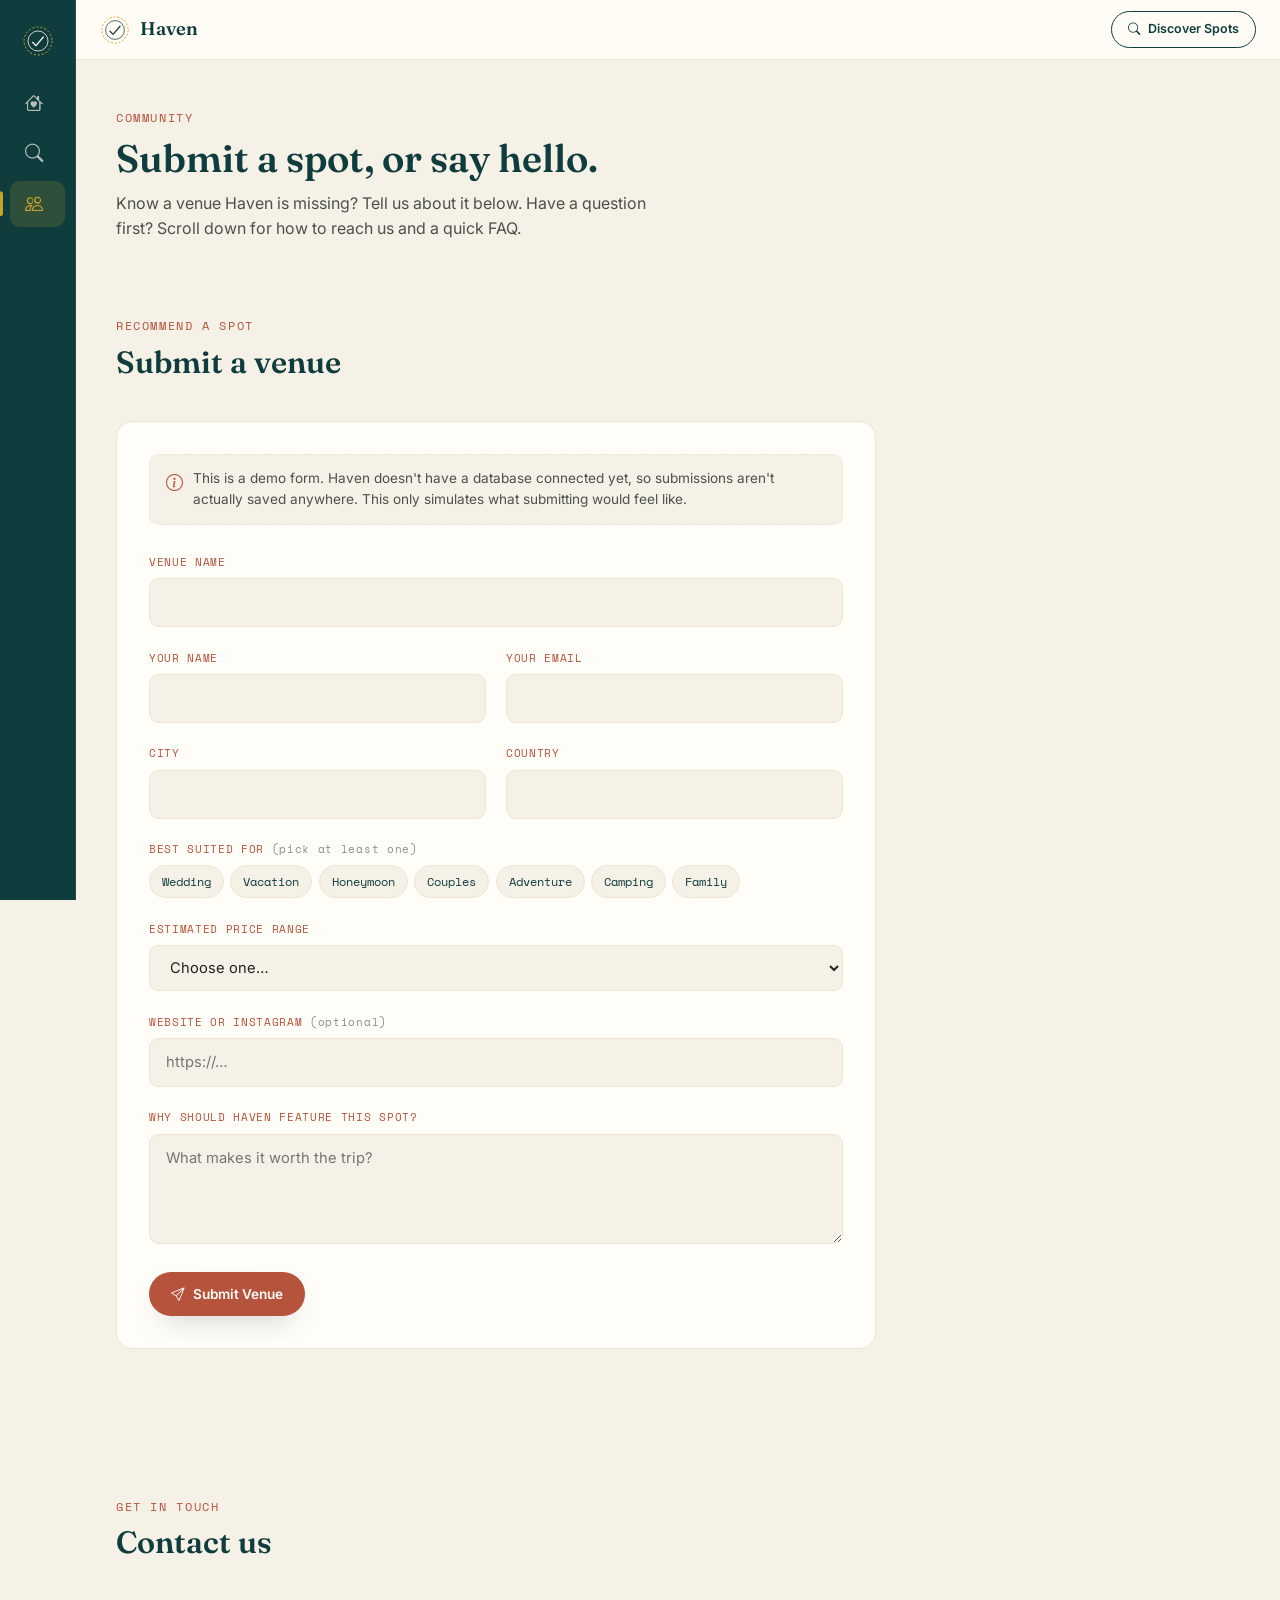
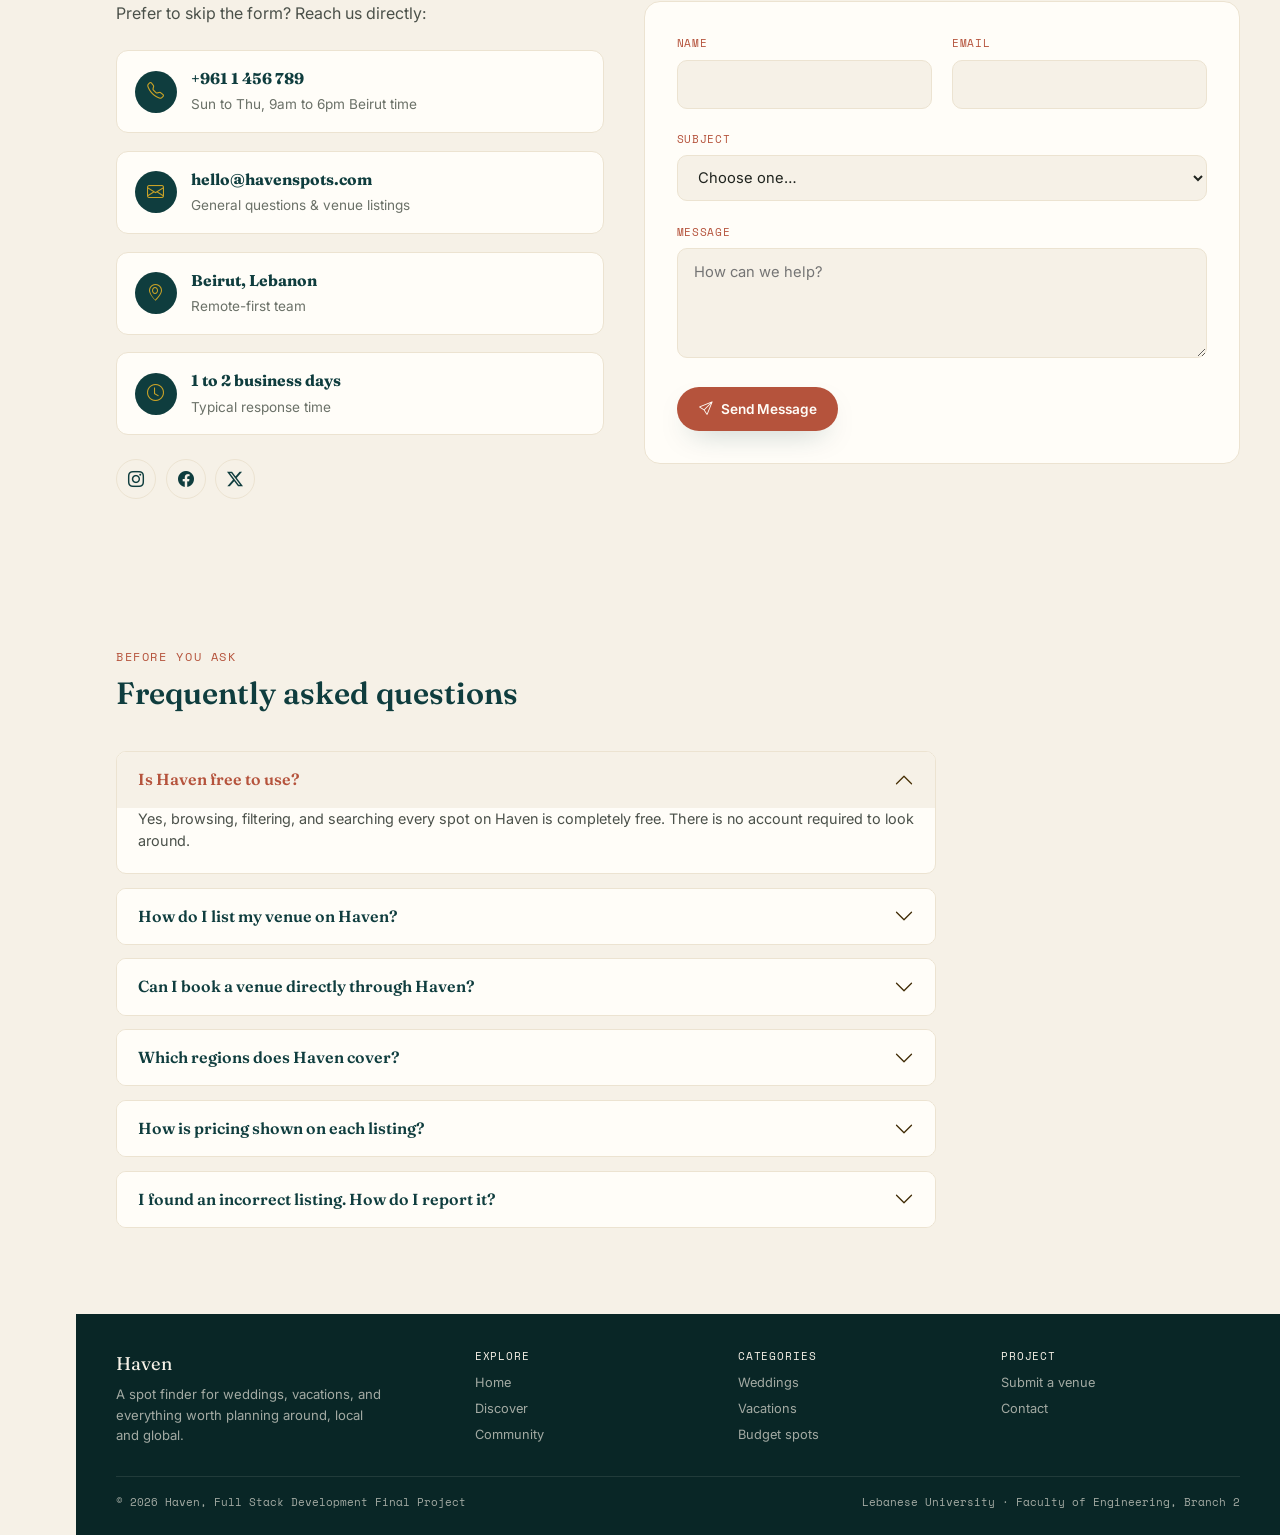
==== commit b6f0df0d: "Design improvments using cursor" ====
--- a/community.html
+++ b/community.html
@@ -12,8 +12,18 @@
 </head>
 <body>
 
-  <!-- ============ SIDEBAR ============ -->
+  <!-- ============ SIDEBAR — collapsible rail with icons + labels (custom UI requirement) ============ -->
   <aside class="sidebar" aria-label="Primary navigation">
+    <div class="sidebar__head">
+      <a class="sidebar__brand" href="index.html" aria-label="Haven home">
+        <svg class="sidebar__logo" viewBox="0 0 48 48" fill="none" xmlns="http://www.w3.org/2000/svg" aria-hidden="true">
+          <circle cx="24" cy="24" r="21" stroke="#C9A227" stroke-width="1.5" stroke-dasharray="3 3"/>
+          <circle cx="24" cy="24" r="15" stroke="#F6F1E7" stroke-width="1.2"/>
+          <path d="M16 26L21 31L32 18" stroke="#F6F1E7" stroke-width="2" stroke-linecap="round" stroke-linejoin="round"/>
+        </svg>
+        <span class="sidebar__label">Haven</span>
+      </a>
+    </div>
     <nav class="sidebar__nav">
       <a class="sidebar__link" href="index.html">
         <i class="bi bi-house-heart"></i>
@@ -28,27 +38,33 @@
         <span class="sidebar__label">Community</span>
       </a>
     </nav>
-
     <div class="sidebar__foot">
-      <button class="sidebar__toggle" type="button" aria-label="Expand navigation" aria-expanded="false">
-        <i class="bi bi-chevron-right"></i>
+      <button class="sidebar__toggle" type="button" aria-label="Toggle navigation" aria-expanded="false">
+        <i class="bi bi-list" aria-hidden="true"></i>
+        <i class="bi bi-x-lg" aria-hidden="true"></i>
       </button>
     </div>
   </aside>
+  <div class="sidebar-overlay" aria-hidden="true"></div>
 
   <!-- ============ MAIN CONTENT ============ -->
   <div class="app-main">
 
     <header class="topbar">
-      <a class="topbar__home" href="index.html" aria-label="Haven home">
-        <svg viewBox="0 0 48 48" fill="none" xmlns="http://www.w3.org/2000/svg" aria-hidden="true">
-          <circle cx="24" cy="24" r="21" stroke="#C9A227" stroke-width="1.5" stroke-dasharray="3 3"/>
-          <circle cx="24" cy="24" r="15" stroke="#0F3D3E" stroke-width="1.2"/>
-          <path d="M16 26L21 31L32 18" stroke="#0F3D3E" stroke-width="2" stroke-linecap="round" stroke-linejoin="round"/>
-        </svg>
-        Haven
-      </a>
-      <a class="btn btn--ghost btn--sm" href="search.html"><i class="bi bi-search"></i> Discover Spots</a>
+      <div class="topbar__start">
+        <button class="topbar__menu" type="button" aria-label="Open navigation" aria-expanded="false">
+          <i class="bi bi-list"></i>
+        </button>
+        <a class="topbar__home" href="index.html" aria-label="Haven home">
+          <svg viewBox="0 0 48 48" fill="none" xmlns="http://www.w3.org/2000/svg" aria-hidden="true">
+            <circle cx="24" cy="24" r="21" stroke="#C9A227" stroke-width="1.5" stroke-dasharray="3 3"/>
+            <circle cx="24" cy="24" r="15" stroke="#0F3D3E" stroke-width="1.2"/>
+            <path d="M16 26L21 31L32 18" stroke="#0F3D3E" stroke-width="2" stroke-linecap="round" stroke-linejoin="round"/>
+          </svg>
+          Haven
+        </a>
+      </div>
+      <a class="btn btn--ghost btn--sm btn--compact" href="search.html"><i class="bi bi-search"></i> <span class="btn__text">Discover Spots</span></a>
     </header>
 
     <!-- ============ PAGE HEAD ============ -->
--- a/css/style.css
+++ b/css/style.css
@@ -27,8 +27,9 @@
   --rail-w: 76px;
   --rail-w-expanded: 232px;
   --rail-w-sm: 58px;
-  --rail-w-sm-expanded: 196px;
-  --topbar-h: 64px;
+  --rail-w-sm-expanded: 220px;
+  --rail-w-mobile: min(280px, 85vw);
+  --topbar-h: 60px;
   --radius: 6px;
   --shadow: 0 12px 30px -14px rgba(15, 61, 62, 0.35);
 }
@@ -59,11 +60,8 @@
 }
 
 /* =========================================================
-   SIDEBAR
-   Wide desktop  -> hover-rail, no button needed.
-   Small desktop / tablet -> compact rail, press the toggle to open
-   (hover isn't reliable at this size, and shouldn't be relied on).
-   Mobile -> floating bottom dock.
+   SIDEBAR — collapsible rail with icons + labels (custom UI)
+   Desktop: hover expands. Tablet: icon rail + toggle. Mobile: off-canvas drawer.
    ========================================================= */
 
 .sidebar {
@@ -71,14 +69,17 @@
   top: 0;
   left: 0;
   height: 100vh;
+  height: 100dvh;
   width: var(--rail-w);
   background: var(--ink);
   color: var(--sand);
   display: flex;
   flex-direction: column;
-  z-index: 200;
+  z-index: 220;
   border-right: 1px solid rgba(246, 241, 231, 0.08);
-  transition: width 0.22s cubic-bezier(0.4, 0, 0.2, 1), box-shadow 0.22s ease;
+  transition: width 0.22s cubic-bezier(0.4, 0, 0.2, 1),
+              transform 0.28s cubic-bezier(0.4, 0, 0.2, 1),
+              box-shadow 0.22s ease;
 }
 
 .sidebar:hover,
@@ -87,13 +88,44 @@
   box-shadow: 16px 0 40px -20px rgba(9, 38, 38, 0.55);
 }
 
+.sidebar__head {
+  flex: none;
+  padding: 1.1rem 0.65rem 0.5rem;
+  overflow: hidden;
+}
+
+.sidebar__brand {
+  display: flex;
+  align-items: center;
+  gap: 0.85rem;
+  height: 46px;
+  padding: 0 0.72rem;
+  border-radius: 10px;
+  color: var(--sand);
+  font-family: var(--font-display);
+  font-size: 1.05rem;
+  font-weight: 600;
+  white-space: nowrap;
+  transition: background 0.16s ease;
+}
+
+.sidebar__brand:hover { background: rgba(246, 241, 231, 0.09); }
+
+.sidebar__logo {
+  width: 32px;
+  height: 32px;
+  flex: none;
+}
+
 .sidebar__nav {
   flex: 1;
-  padding: 1.5rem 0.65rem 1rem;
+  padding: 0.5rem 0.65rem 1rem;
   display: flex;
   flex-direction: column;
   gap: 0.3rem;
-  overflow: hidden;
+  overflow-x: hidden;
+  overflow-y: auto;
+  -webkit-overflow-scrolling: touch;
 }
 
 .sidebar__link {
@@ -145,81 +177,124 @@
 
 .sidebar__foot {
   flex: none;
-  padding: 0.85rem;
-  border-top: 1px solid rgba(246, 241, 231, 0.1);
-}
-
-/* Press-to-open toggle: hidden by default (wide desktop relies on hover only). */
+  padding: 0.75rem 0.65rem 1.1rem;
+  display: flex;
+  justify-content: center;
+}
+
 .sidebar__toggle {
   display: none;
   align-items: center;
   justify-content: center;
-  gap: 0.7rem;
-  width: 100%;
-  height: 40px;
+  position: relative;
+  width: 44px;
+  height: 44px;
   border-radius: 10px;
   border: 1px solid rgba(246, 241, 231, 0.16);
-  background: transparent;
+  background: rgba(246, 241, 231, 0.04);
   color: var(--sand);
   cursor: pointer;
+  font-size: 1.2rem;
   transition: background 0.16s ease;
 }
 
-.sidebar__toggle:hover { background: rgba(246, 241, 231, 0.08); }
-.sidebar__toggle i { transition: transform 0.22s ease; }
-.sidebar.is-expanded .sidebar__toggle i { transform: rotate(180deg); }
-
-/* Main content sits after the rail — fixed offset, rail overlays on hover */
+.sidebar__toggle:hover { background: rgba(246, 241, 231, 0.1); }
+
+.sidebar__toggle i {
+  position: absolute;
+  transition: opacity 0.16s ease, transform 0.2s ease;
+}
+
+.sidebar__toggle .bi-list { opacity: 1; transform: rotate(0deg) scale(1); }
+.sidebar__toggle .bi-x-lg { opacity: 0; transform: rotate(-90deg) scale(0.6); font-size: 1.05rem; }
+
+.sidebar.is-expanded .sidebar__toggle .bi-list { opacity: 0; transform: rotate(90deg) scale(0.6); }
+.sidebar.is-expanded .sidebar__toggle .bi-x-lg { opacity: 1; transform: rotate(0deg) scale(1); }
+
+/* Backdrop when sidebar overlays content on tablet/mobile */
+.sidebar-overlay {
+  position: fixed;
+  inset: 0;
+  background: rgba(9, 38, 38, 0.45);
+  backdrop-filter: blur(2px);
+  -webkit-backdrop-filter: blur(2px);
+  z-index: 210;
+  opacity: 0;
+  pointer-events: none;
+  transition: opacity 0.22s ease;
+}
+
+.sidebar-overlay.is-visible {
+  opacity: 1;
+  pointer-events: auto;
+}
+
+body.sidebar-open { overflow: hidden; }
+
 .app-main {
   margin-left: var(--rail-w);
   min-height: 100vh;
-}
-
-/* Small desktop / tablet: a narrower rail, expanded only by pressing the
-   toggle (hovering a narrow window is unreliable, so we don't rely on it). */
-@media (max-width: 1024px) and (min-width: 601px) {
+  min-height: 100dvh;
+  transition: margin-left 0.22s ease;
+}
+
+/* Tablet: compact icon rail, toggle expands with overlay */
+@media (max-width: 1024px) {
   :root { --rail-w: var(--rail-w-sm); --rail-w-expanded: var(--rail-w-sm-expanded); }
-  .sidebar:hover, .sidebar:focus-within { width: var(--rail-w-sm); box-shadow: none; }
-  .sidebar.is-expanded { width: var(--rail-w-sm-expanded); box-shadow: 16px 0 40px -20px rgba(9, 38, 38, 0.55); }
-  .sidebar.is-expanded .sidebar__toggle { background: rgba(246, 241, 231, 0.08); }
+
+  .sidebar:hover,
+  .sidebar:focus-within {
+    width: var(--rail-w-sm);
+    box-shadow: none;
+  }
+
+  .sidebar.is-expanded {
+    width: var(--rail-w-sm-expanded);
+    box-shadow: 16px 0 40px -20px rgba(9, 38, 38, 0.55);
+  }
+
   .sidebar__link i { font-size: 1.05rem; }
   .sidebar__toggle { display: flex; }
 }
 
-/* Mobile: sidebar becomes a floating bottom dock. Solid fill + a gold ring
-   (not transparency/blur) so it reads clearly over light or dark sections
-   on every browser, including older mobile WebViews. */
+/* Mobile: off-canvas drawer — full width content, sidebar slides in */
 @media (max-width: 600px) {
   .sidebar {
-    top: auto;
-    bottom: 16px;
-    left: 50%;
-    transform: translateX(-50%);
-    height: auto;
-    width: auto;
-    max-width: calc(100% - 28px);
-    flex-direction: row;
-    border-radius: 999px;
-    background: var(--ink);
-    border: 2px solid var(--gold);
-    box-shadow: 0 18px 36px -14px rgba(9, 38, 38, 0.6);
-    padding: 0.35rem;
+    width: var(--rail-w-mobile);
+    transform: translateX(-100%);
+    box-shadow: none;
   }
-  .sidebar:hover, .sidebar:focus-within { width: auto; box-shadow: 0 18px 36px -14px rgba(9, 38, 38, 0.6); }
-  .sidebar__foot { display: none; }
-  .sidebar__nav { flex-direction: row; padding: 0; gap: 0.15rem; }
-  .sidebar__link {
-    flex-direction: column;
-    height: 52px;
-    width: 60px;
-    gap: 0.2rem;
-    justify-content: center;
-    border-radius: 14px;
+
+  .sidebar.is-expanded {
+    transform: translateX(0);
+    box-shadow: 16px 0 48px -12px rgba(9, 38, 38, 0.6);
   }
-  .sidebar__link i { font-size: 1.1rem; width: auto; }
-  .sidebar__label { opacity: 1; transform: none; font-size: 0.58rem; }
-  .sidebar__link.is-active::before { display: none; }
-  .app-main { margin-left: 0; padding-bottom: 92px; }
+
+  .sidebar:hover,
+  .sidebar:focus-within {
+    width: var(--rail-w-mobile);
+    transform: translateX(-100%);
+    box-shadow: none;
+  }
+
+  .sidebar.is-expanded:hover,
+  .sidebar.is-expanded:focus-within {
+    transform: translateX(0);
+  }
+
+  .sidebar.is-expanded .sidebar__label,
+  .sidebar__label {
+    opacity: 1;
+    transform: translateX(0);
+  }
+
+  .sidebar__head { padding: 1rem 0.75rem 0.35rem; }
+  .sidebar__nav { padding: 0.35rem 0.75rem 1rem; }
+  .sidebar__foot { padding: 0.65rem 0.75rem 1rem; }
+  .sidebar__link { height: 48px; min-height: 44px; }
+  .sidebar__toggle { width: 40px; height: 40px; font-size: 1.1rem; }
+
+  .app-main { margin-left: 0; }
 }
 
 /* =========================================================
@@ -231,14 +306,41 @@
   display: flex;
   align-items: center;
   justify-content: space-between;
-  padding: 0 2rem;
-  background: rgba(255, 253, 248, 0.82);
+  gap: 0.75rem;
+  padding: 0 1.5rem;
+  background: rgba(255, 253, 248, 0.92);
   backdrop-filter: blur(10px);
+  -webkit-backdrop-filter: blur(10px);
   border-bottom: 1px solid var(--sand-deep);
   position: sticky;
   top: 0;
   z-index: 90;
 }
+
+.topbar__start {
+  display: flex;
+  align-items: center;
+  gap: 0.5rem;
+  min-width: 0;
+}
+
+.topbar__menu {
+  display: none;
+  align-items: center;
+  justify-content: center;
+  width: 40px;
+  height: 40px;
+  border-radius: 10px;
+  border: 1px solid var(--sand-deep);
+  background: var(--white);
+  color: var(--ink);
+  font-size: 1.25rem;
+  cursor: pointer;
+  flex: none;
+  transition: background 0.15s ease, border-color 0.15s ease;
+}
+
+.topbar__menu:hover { background: var(--sand); border-color: var(--gold); }
 
 .topbar__home {
   display: flex;
@@ -248,12 +350,21 @@
   font-size: 1.15rem;
   font-weight: 600;
   color: var(--ink);
-}
-
-.topbar__home svg { width: 30px; height: 30px; flex: none; } /* swap for provided logo file */
+  min-width: 0;
+}
+
+.topbar__home svg { width: 30px; height: 30px; flex: none; }
+
+.btn--compact .btn__text { display: inline; }
 
 @media (max-width: 600px) {
-  .topbar { padding: 0 1.25rem; }
+  .topbar { padding: 0 1rem; height: 56px; }
+  .topbar__menu { display: flex; }
+  .topbar__home { font-size: 1.05rem; }
+  .topbar__home svg { width: 26px; height: 26px; }
+  .btn--compact { padding: 0.5rem 0.65rem; }
+  .btn--compact .btn__text { display: none; }
+  .btn--compact i { margin: 0; }
 }
 
 .btn {
@@ -444,8 +555,22 @@
 }
 
 @media (max-width: 900px) {
-  .hero { grid-template-columns: 1fr; margin: 1.25rem; }
-  .hero__image { min-height: 240px; }
+  .hero { grid-template-columns: 1fr; margin: 1.25rem 1.5rem 0; min-height: auto; }
+  .hero__image { min-height: 240px; order: -1; }
+  .hero__postmark { width: 72px; height: 72px; top: 1rem; right: 1rem; }
+}
+
+@media (max-width: 600px) {
+  .hero { margin: 0.75rem 0.75rem 0; border-radius: 14px; }
+  .hero__content { padding: 2rem 1.25rem 1.75rem; }
+  .hero__postmark { display: none; }
+  .hero__actions { flex-direction: column; align-items: stretch; }
+  .hero__actions .btn { justify-content: center; }
+  .hero__stats {
+    flex-wrap: wrap;
+    gap: 1.25rem 1.75rem;
+  }
+  .hero__stat-num { font-size: 1.35rem; }
 }
 
 /* =========================================================
@@ -881,9 +1006,14 @@
    ========================================================= */
 
 @media (max-width: 600px) {
-  .section, .topbar { padding-left: 1.25rem; padding-right: 1.25rem; }
-  .hero { margin: 1rem; }
-  .hero__content { padding: 2.25rem 1.5rem; }
+  .section { padding: 3rem 1rem; }
+  .section__head { flex-direction: column; align-items: flex-start; gap: 1rem; }
+  .section__head .toggle-group { width: 100%; justify-content: center; }
+  .testimonials { padding: 3rem 1rem; }
+  .testi-card--quote { flex-direction: column; padding: 1.75rem 1.25rem; }
+  .testi-card--minimal p.quote { font-size: 1.1rem; }
+  .carousel__track { gap: 1rem; }
+  .spot-carousel__item { flex-basis: 100%; }
 }
 
 /* Reduced motion */
@@ -1077,6 +1207,14 @@
   text-transform: uppercase;
   color: var(--rust);
   margin-bottom: 0.7rem;
+}
+
+.filter-group__hint {
+  display: block;
+  margin-top: 0.5rem;
+  font-size: 0.72rem;
+  color: #8a8f84;
+  font-style: italic;
 }
 
 .chip-set { display: flex; flex-wrap: wrap; gap: 0.4rem; }
@@ -1281,7 +1419,7 @@
 .back-to-top:hover { background: var(--rust); }
 
 @media (max-width: 600px) {
-  .back-to-top { right: 1rem; bottom: 92px; width: 42px; height: 42px; }
+  .back-to-top { right: 1rem; bottom: 1rem; width: 42px; height: 42px; }
 }
 
 /* =========================================================
@@ -1748,4 +1886,4 @@
 .spot-modal__success { text-align: center; padding: 0.5rem 0 0; }
 .spot-modal__success i { font-size: 2.4rem; color: var(--sage); }
 .spot-modal__success h3 { margin-top: 0.75rem; }
-.spot-modal__success p { font-size: 0.9rem; color: #4b514a; line-height: 1.55; margin: 0 0 1.5rem; }
+.spot-modal__success p { font-size: 0.9rem; color: #4b514a; line-height: 1.55; margin: 0 0 1.5rem; }
